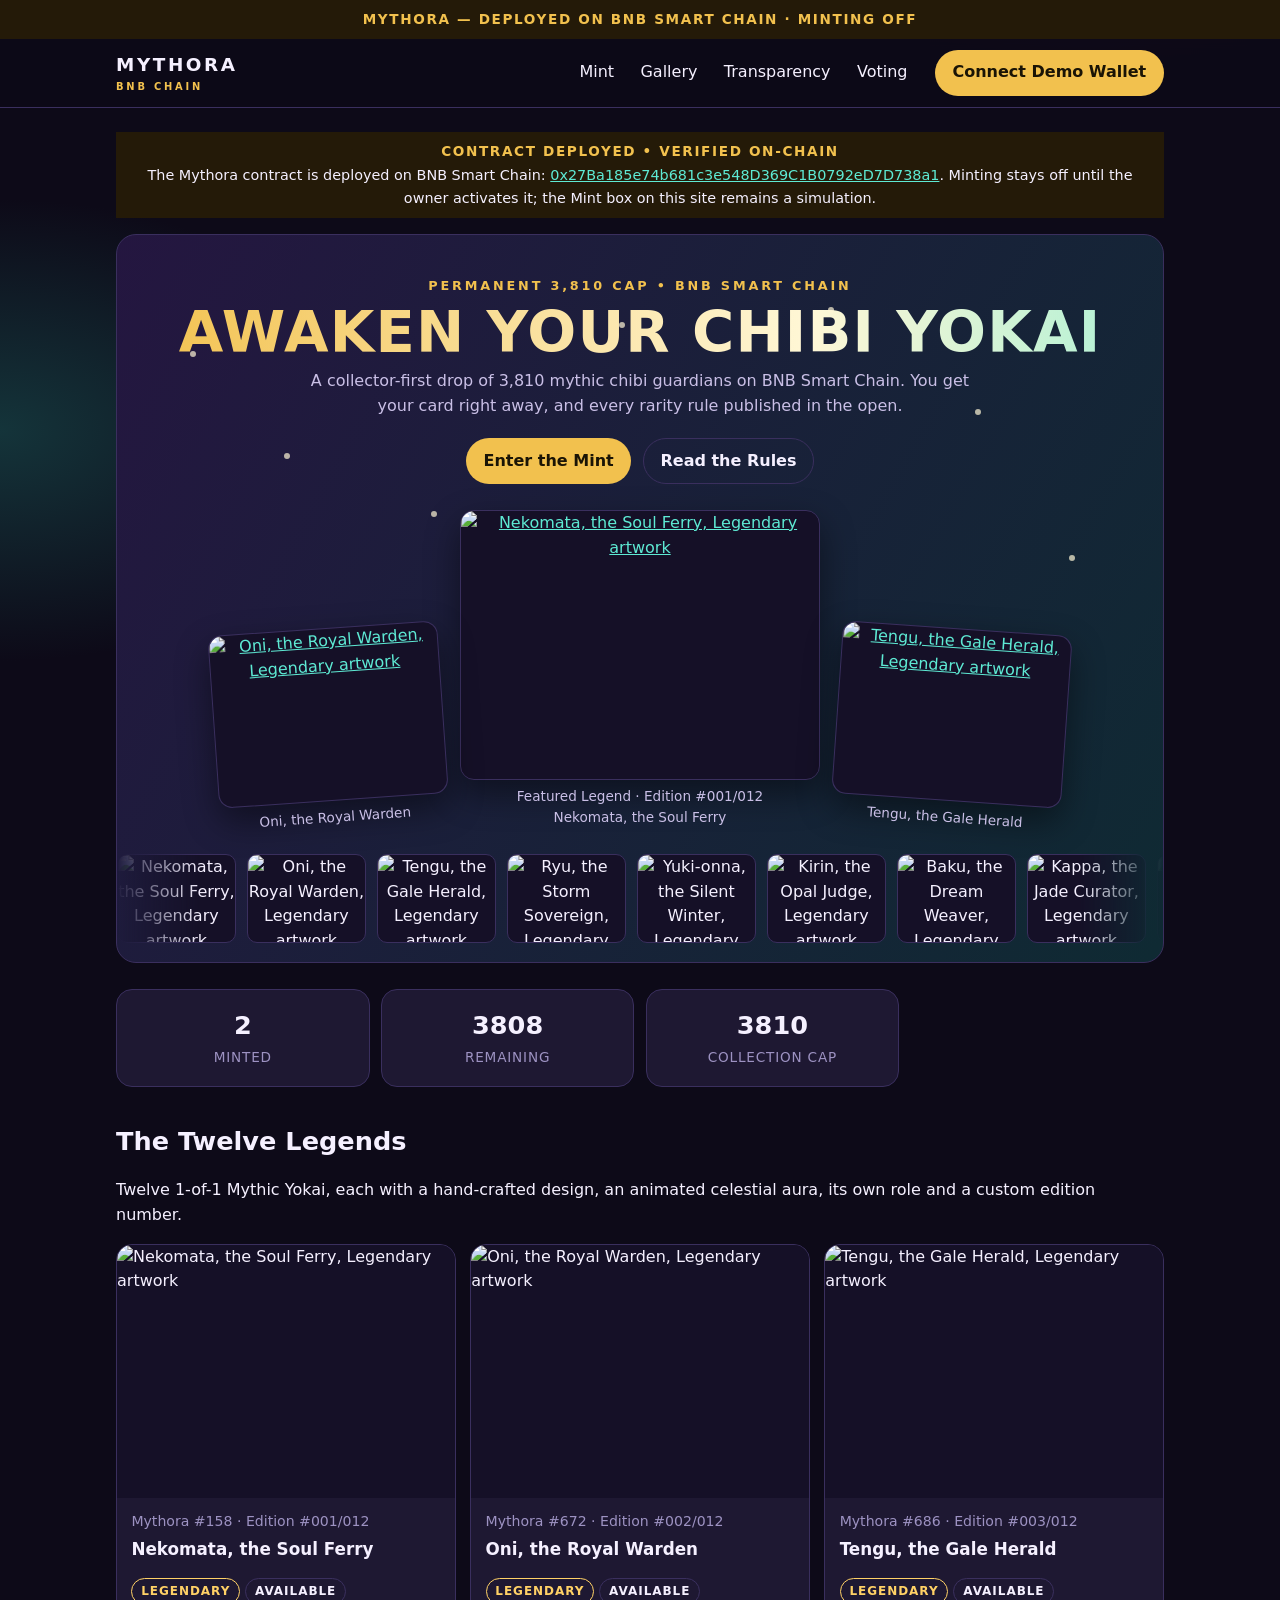
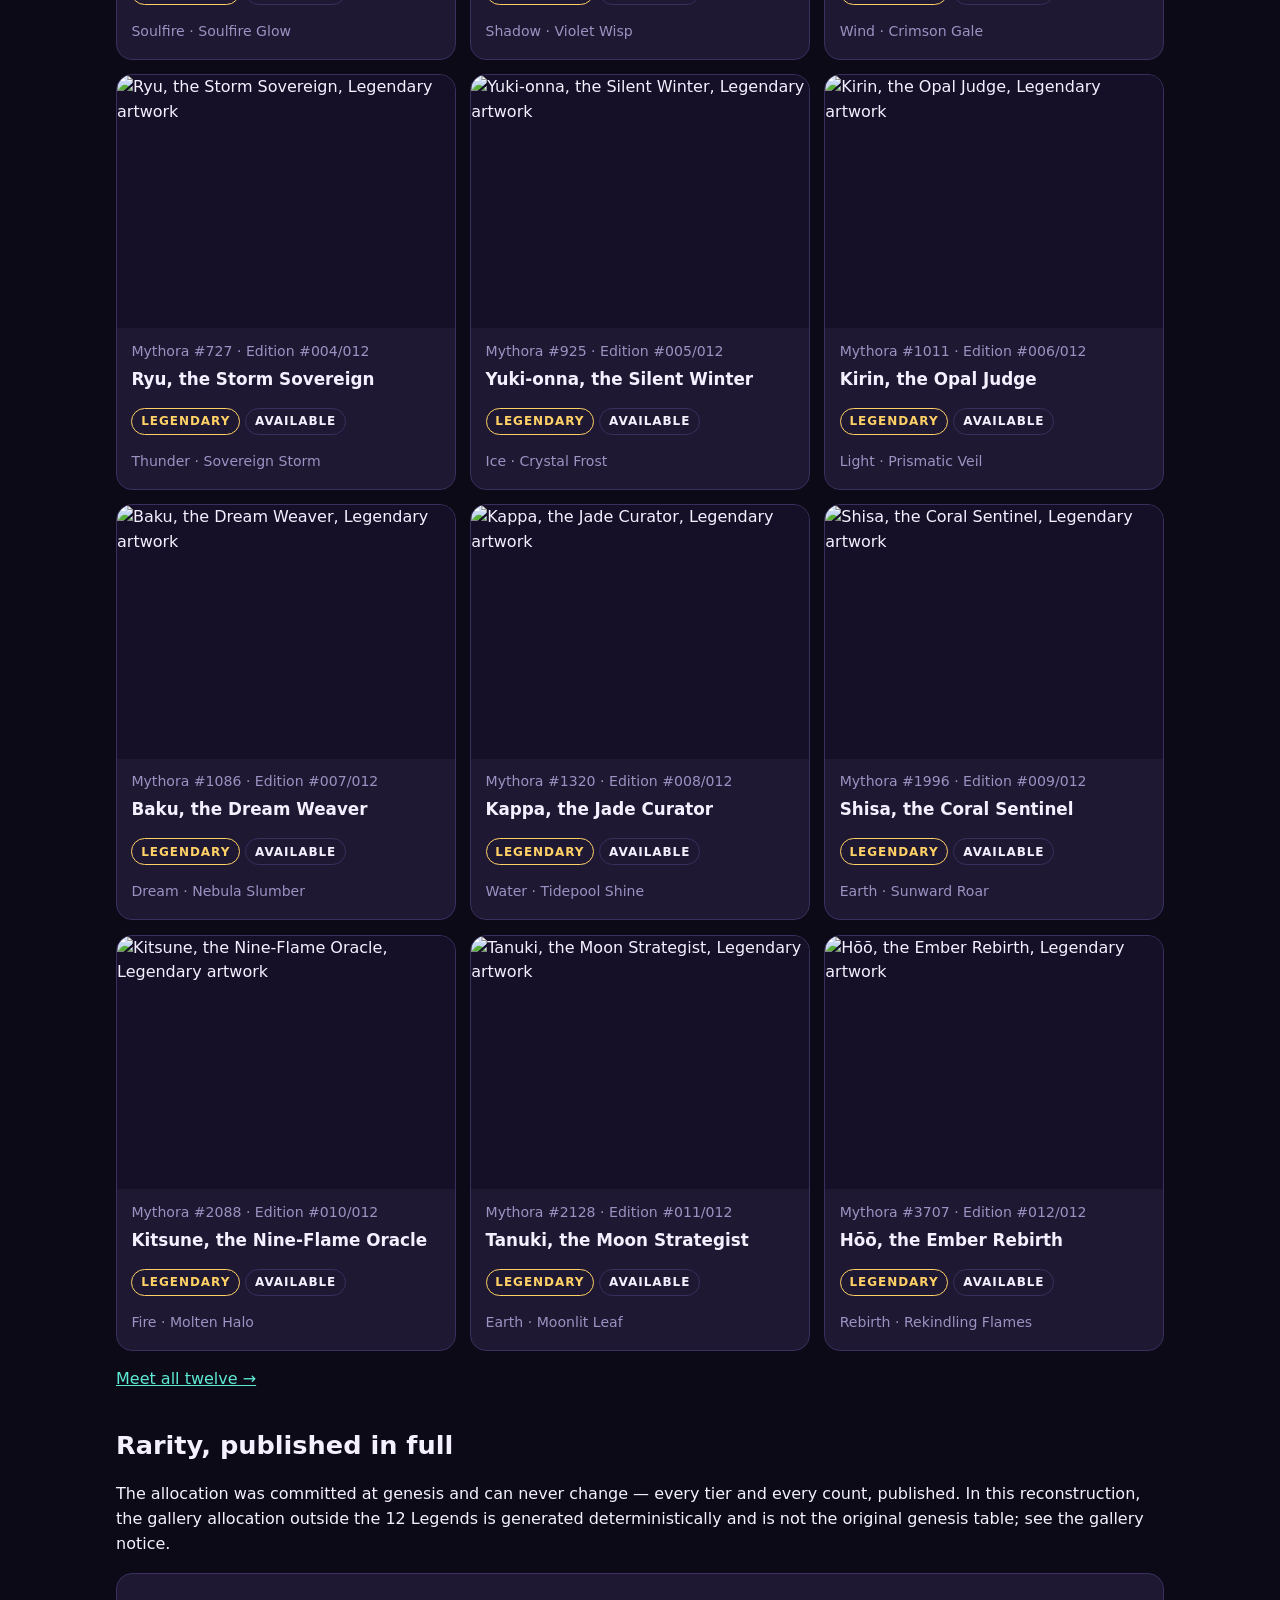
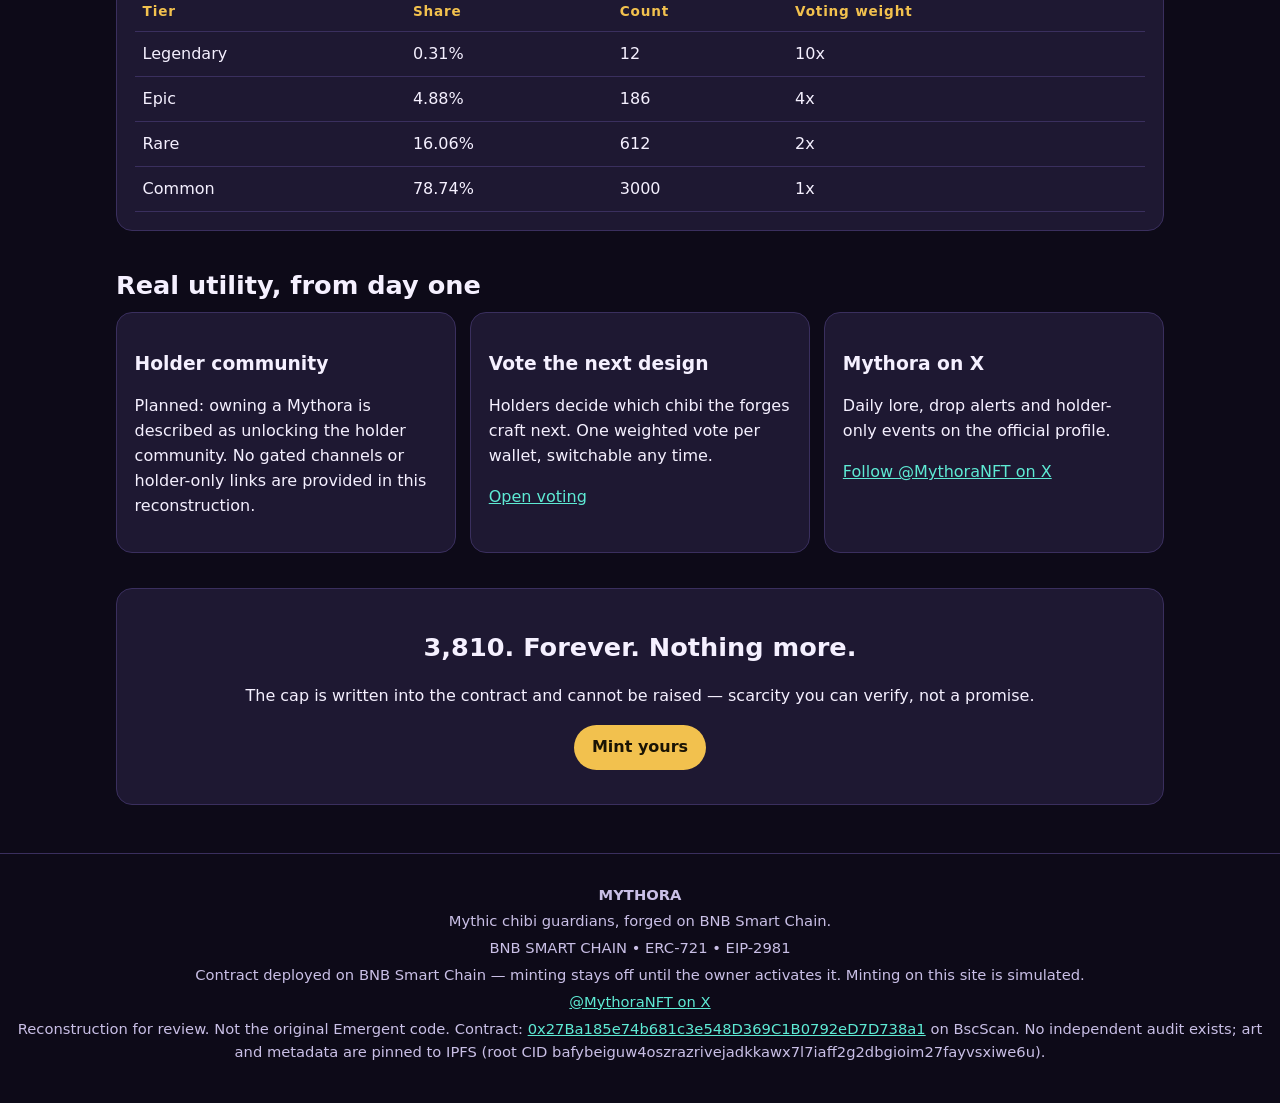
==== index.html @ 06f81443 "Polish: footer IPFS pinned wording + detail image full artwork (no crop)" ====
<!DOCTYPE html>
<html lang="en">
<head>
<meta charset="utf-8">
<meta name="viewport" content="width=device-width, initial-scale=1">
<title>Mythora — Mythic Chibi NFT on BNB Smart Chain (Reconstruction)</title>
<meta name="description" content="Mythora on BNB Smart Chain. Contract deployed and verified on-chain; minting stays off until the owner activates it. Minting on this site is simulated.">
<link rel="stylesheet" href="styles.css">
</head>
<body>
<a class="skip-link" href="#app">Skip to main content</a>
<div class="banner" role="note"><strong>MYTHORA &mdash; DEPLOYED ON BNB SMART CHAIN &middot; MINTING OFF</strong></div>
<header class="site-header">
  <div class="header-inner">
    <a class="logo" href="#/">MYTHORA<small>BNB CHAIN</small></a>
    <nav class="main-nav" aria-label="Main">
      <a href="#/mint">Mint</a>
      <a href="#/gallery">Gallery</a>
      <a href="#/transparency">Transparency</a>
      <a href="#/governance">Voting</a>
    </nav>
    <div class="wallet-box" id="wallet-box" aria-live="polite"></div>
  </div>
</header>
<main id="app" tabindex="-1"></main>
<div id="live-region" class="sr-only" aria-live="polite" style="position:absolute;width:1px;height:1px;overflow:hidden;clip:rect(0,0,0,0)"></div>
<footer>
  <p><strong>MYTHORA</strong></p>
  <p>Mythic chibi guardians, forged on BNB Smart Chain.</p>
  <p>BNB SMART CHAIN &bull; ERC-721 &bull; EIP-2981</p>
  <p>Contract deployed on BNB Smart Chain &mdash; minting stays off until the owner activates it. Minting on this site is simulated.</p>
  <p><a href="https://x.com/MythoraNFT" target="_blank" rel="noopener noreferrer">@MythoraNFT on X</a></p>
  <p>Reconstruction for review. Not the original Emergent code. Contract: <a href="https://bscscan.com/address/0x27Ba185e74b681c3e548D369C1B0792eD7D738a1" target="_blank" rel="noopener noreferrer">0x27Ba185e74b681c3e548D369C1B0792eD7D738a1</a> on BscScan. No independent audit exists; art and metadata are pinned to IPFS (root CID bafybeiguw4oszrazrivejadkkawx7l7iaff2g2dbgioim27fayvsxiwe6u).</p>
</footer>
<script src="data.js"></script>
<script src="app.js"></script>
</body>
</html>
---- styles.css ----
/* Mythora reconstruction — original CSS, no external assets. */
:root {
  --bg: #0d0a18;
  --bg2: #171226;
  --card: #1e1832;
  --card2: #251d3d;
  --ink: #f5f0ff;
  --muted: #c9bfe6;
  --dim: #9d92c2;
  --gold: #f2c14e;
  --teal: #5eead4;
  --violet: #a78bfa;
  --rose: #f472b6;
  --line: #3a2f5e;
  --danger: #fb7185;
  --ok: #6ee7b7;
  --radius: 16px;
  --max: 1080px;
}
* { box-sizing: border-box; }
html { scroll-behavior: smooth; }
body {
  margin: 0;
  background: radial-gradient(900px 500px at 85% -5%, #2b1f56 0%, transparent 60%),
    radial-gradient(700px 420px at 0% 10%, #14343a 0%, transparent 55%),
    var(--bg);
  color: var(--ink);
  font-family: system-ui, -apple-system, "Segoe UI", Roboto, sans-serif;
  line-height: 1.55;
}
a { color: var(--teal); }
a:focus-visible, button:focus-visible, input:focus-visible, select:focus-visible {
  outline: 3px solid var(--gold);
  outline-offset: 2px;
  border-radius: 6px;
}
.skip-link {
  position: absolute; left: -9999px; top: 0; background: var(--gold);
  color: #111; padding: .6rem 1rem; z-index: 50; font-weight: 700;
}
.skip-link:focus { left: .5rem; top: .5rem; }
.banner {
  background: #241a08; color: var(--gold); text-align: center;
  padding: .55rem 1rem; font-size: .85rem; letter-spacing: .12em; font-weight: 700;
}
.banner p { margin: .15rem 0 0; letter-spacing: 0; font-weight: 400; color: var(--ink); font-size: .9rem; }
.site-header {
  position: sticky; top: 0; z-index: 20;
  background: rgba(13, 10, 24, .94); backdrop-filter: blur(6px);
  border-bottom: 1px solid var(--line);
}
.header-inner {
  max-width: var(--max); margin: 0 auto; padding: .7rem 1rem;
  display: flex; align-items: center; gap: 1rem; flex-wrap: wrap;
}
.logo { font-weight: 800; letter-spacing: .14em; text-decoration: none; color: var(--ink); font-size: 1.15rem; }
.logo small { display: block; font-size: .62rem; letter-spacing: .28em; color: var(--gold); }
.main-nav { display: flex; gap: .25rem; flex-wrap: wrap; margin-left: auto; }
.main-nav a {
  color: var(--ink); text-decoration: none; padding: .45rem .7rem; border-radius: 999px;
}
.main-nav a[aria-current="page"] { background: var(--card2); color: var(--gold); }
.main-nav a:hover { background: var(--card2); }
.wallet-box { display: flex; align-items: center; gap: .5rem; flex-wrap: wrap; }
.demo-badge {
  background: #123b35; color: var(--teal); border: 1px solid #2dd4bf;
  padding: .2rem .5rem; border-radius: 999px; font-size: .78rem; font-weight: 700; letter-spacing: .06em;
}
button, .button {
  font: inherit; cursor: pointer; border-radius: 999px; border: 1px solid transparent;
  padding: .6rem 1.05rem; font-weight: 700; text-decoration: none; display: inline-block;
}
.btn-primary { background: var(--gold); color: #1a1405; }
.btn-primary:hover { filter: brightness(1.08); }
.btn-ghost { background: transparent; color: var(--ink); border-color: var(--line); }
.btn-ghost:hover { background: var(--card2); }
button:disabled { opacity: .45; cursor: not-allowed; }
main { max-width: var(--max); margin: 0 auto; padding: 1.5rem 1rem 3rem; }
.hero { text-align: center; padding: 2.2rem 0 1rem; }
.hero h1 { font-size: clamp(2rem, 6vw, 3.6rem); line-height: 1.05; margin: .4rem 0; letter-spacing: .02em; }
.eyebrow { color: var(--gold); letter-spacing: .22em; font-size: .8rem; font-weight: 700; margin: 0; }
.lede { color: var(--muted); max-width: 42rem; margin: 0 auto 1.2rem; }
.hero-actions { display: flex; gap: .7rem; justify-content: center; flex-wrap: wrap; }
.hero-art { max-width: 520px; margin: 1.4rem auto 0; }
.counters {
  display: grid; grid-template-columns: repeat(4, 1fr); gap: .7rem; margin: 1.6rem 0;
}
.counter { background: var(--card); border: 1px solid var(--line); border-radius: var(--radius); padding: 1rem; text-align: center; }
.counter strong { display: block; font-size: 1.6rem; }
.counter span { color: var(--dim); font-size: .85rem; letter-spacing: .06em; }
section { margin-top: 2.2rem; }
h2 { font-size: 1.6rem; margin-bottom: .4rem; }
h3 { margin-bottom: .3rem; }
.card {
  background: var(--card); border: 1px solid var(--line); border-radius: var(--radius); padding: 1.1rem;
}
.grid-3 { display: grid; grid-template-columns: repeat(3, 1fr); gap: .9rem; }
.grid-2 { display: grid; grid-template-columns: repeat(2, 1fr); gap: .9rem; }
.notice {
  background: #2a2110; border: 1px solid #7a5c14; border-radius: var(--radius);
  padding: .9rem 1rem; margin: 1rem 0;
}
.notice strong { color: var(--gold); }
.callout {
  background: #132a26; border: 1px solid #2dd4bf; border-radius: var(--radius); padding: .9rem 1rem;
}
.warning { background: #2b1420; border: 1px solid var(--rose); border-radius: var(--radius); padding: .9rem 1rem; }
table { width: 100%; border-collapse: collapse; }
th, td { text-align: left; padding: .6rem .5rem; border-bottom: 1px solid var(--line); }
th { color: var(--gold); font-size: .85rem; letter-spacing: .06em; }
.legend-grid { display: grid; grid-template-columns: repeat(3, 1fr); gap: .9rem; }
.token-card { background: var(--card); border: 1px solid var(--line); border-radius: var(--radius); overflow: hidden; }
.token-card a { color: inherit; text-decoration: none; display: block; }
.token-card a:hover .token-name { color: var(--gold); }
.token-body { padding: .8rem .9rem 1rem; }
.token-name { margin: .2rem 0; font-size: 1.05rem; }
.token-meta { color: var(--dim); font-size: .88rem; margin: 0; }
.pill {
  display: inline-block; font-size: .75rem; font-weight: 800; letter-spacing: .08em;
  padding: .2rem .55rem; border-radius: 999px; border: 1px solid var(--line);
}
.pill-legendary { color: #ffd166; border-color: #ffd166; }
.pill-epic { color: var(--violet); border-color: var(--violet); }
.pill-rare { color: var(--teal); border-color: var(--teal); }
.pill-common { color: var(--muted); }
.pill-minted { color: var(--ok); border-color: var(--ok); }
.art { display: block; width: 100%; height: auto; aspect-ratio: 4 / 3; }
.art-img { object-fit: contain; object-position: center; background: #151027; }
.art-img.art-lg { object-fit: contain; object-position: center; }
.art-lg { aspect-ratio: 3 / 4; }
.filters {
  display: flex; gap: .8rem; flex-wrap: wrap; align-items: end; margin: 1rem 0;
  background: var(--card); border: 1px solid var(--line); border-radius: var(--radius); padding: 1rem;
}
.filters label { display: grid; gap: .3rem; font-size: .85rem; color: var(--muted); font-weight: 600; }
.filters select, .filters input {
  font: inherit; color: var(--ink); background: var(--bg2);
  border: 1px solid var(--line); border-radius: 10px; padding: .55rem .7rem; min-width: 10rem;
}
.gallery-grid { display: grid; grid-template-columns: repeat(3, 1fr); gap: .9rem; }
.mint-tabs { display: flex; gap: .5rem; flex-wrap: wrap; margin: 1rem 0; }
.mint-tabs button[aria-selected="true"] { background: var(--gold); color: #1a1405; }
.qty-row { display: flex; align-items: center; gap: .6rem; margin: .8rem 0; flex-wrap: wrap; }
.qty-row button { width: 2.6rem; height: 2.6rem; padding: 0; font-size: 1.3rem; }
.qty-row output { font-size: 1.3rem; font-weight: 800; min-width: 2rem; text-align: center; }
.price-line { font-size: 1.1rem; }
.price-line strong { font-size: 1.4rem; }
dialog {
  border: 1px solid var(--line); border-radius: 18px; background: var(--card2);
  color: var(--ink); max-width: min(34rem, 92vw); padding: 0; width: 100%;
}
dialog::backdrop { background: rgba(0, 0, 0, .7); }
.dialog-body { padding: 1.3rem; }
.dialog-actions { display: flex; gap: .6rem; flex-wrap: wrap; margin-top: 1rem; }
.trait-list { list-style: none; padding: 0; margin: .6rem 0; display: grid; grid-template-columns: 1fr 1fr; gap: .4rem; }
.trait-list li { background: var(--bg2); border: 1px solid var(--line); border-radius: 10px; padding: .5rem .6rem; }
.trait-list span { display: block; color: var(--dim); font-size: .78rem; letter-spacing: .06em; }
code { background: var(--bg2); padding: .15rem .4rem; border-radius: 6px; word-break: break-all; }
.address { word-break: break-all; }
footer {
  border-top: 1px solid var(--line); color: var(--muted); text-align: center;
  padding: 1.6rem 1rem 2.2rem; font-size: .92rem;
}
footer p { margin: .25rem 0; }
.vote-row { display: flex; gap: 1rem; align-items: center; justify-content: space-between; flex-wrap: wrap; }
.vote-count { font-size: 1.5rem; font-weight: 800; }
@media (max-width: 720px) {
  .counters { grid-template-columns: repeat(2, 1fr); }
  .grid-3, .legend-grid, .gallery-grid, .grid-2 { grid-template-columns: 1fr; }
  .main-nav { margin-left: 0; }
}
@media (prefers-reduced-motion: reduce) {
  html { scroll-behavior: auto; }
}

.mint-divider { border: 0; border-top: 1px solid var(--line); margin: 1.4rem 0; }
#mint-box h3 { margin-top: 0; }
#mint-box #panel-paid h3 { margin-top: 0; }

.pill-burned{background:#3a2a2a;color:#f0b0b0}
.meter{height:12px;background:#2a2a35;border-radius:6px;overflow:hidden;margin:.5rem 0}
.meter span{display:block;height:100%;background:linear-gradient(90deg,#f5c542,#e07b39)}
.odds{margin-top:1rem}

.mint-totals{font-size:1.05rem;margin:.75rem 0}

/* Animated cover (home hero) — pure CSS motion, no new assets, no scripts.
 * Floating Legend cards, a slow Legend marquee, twinkling stars and a
 * shimmering title. Decorative only: no reveal, no interaction, no wallet. */
.cover {
  position: relative; overflow: hidden; text-align: center;
  padding: 2.6rem 1rem 1.2rem; margin-top: 1rem;
  border: 1px solid var(--line); border-radius: 20px;
  background: linear-gradient(120deg, #241640, #0f2a33 45%, #3a1530 75%, #241640);
  background-size: 220% 220%;
  animation: coverGlow 14s ease-in-out infinite alternate;
}
@keyframes coverGlow { from { background-position: 0% 40%; } to { background-position: 100% 60%; } }
.cover .eyebrow, .cover .lede, .cover .hero-actions { position: relative; }
.cover-title {
  font-size: clamp(2rem, 6vw, 3.6rem); line-height: 1.05; margin: .4rem 0; letter-spacing: .02em;
  background: linear-gradient(90deg, #f2c14e, #fff7d6, #5eead4, #f2c14e);
  background-size: 200% auto;
  -webkit-background-clip: text; background-clip: text; color: transparent;
  animation: coverShimmer 6s linear infinite;
}
@keyframes coverShimmer { to { background-position: 200% center; } }
.cover-stars { position: absolute; inset: 0; pointer-events: none; }
.cover-stars span {
  position: absolute; width: 6px; height: 6px; border-radius: 50%;
  background: #fff7d6; opacity: .7; animation: coverTwinkle 2.6s ease-in-out infinite;
}
.cover-stars span:nth-child(1) { top: 16%; left: 7%; }
.cover-stars span:nth-child(2) { top: 30%; left: 16%; animation-delay: .5s; }
.cover-stars span:nth-child(3) { top: 12%; left: 48%; animation-delay: 1s; }
.cover-stars span:nth-child(4) { top: 24%; left: 82%; animation-delay: .3s; }
.cover-stars span:nth-child(5) { top: 44%; left: 91%; animation-delay: .9s; }
.cover-stars span:nth-child(6) { top: 10%; left: 68%; animation-delay: 1.4s; }
.cover-stars span:nth-child(7) { top: 38%; left: 30%; animation-delay: .7s; }
.cover-stars span:nth-child(8) { top: 52%; left: 58%; animation-delay: 1.2s; }
@keyframes coverTwinkle { 0%, 100% { opacity: .15; transform: scale(.7); } 50% { opacity: .9; transform: scale(1.25); } }
.cover-float {
  position: relative; display: flex; align-items: flex-end; justify-content: center;
  gap: 1rem; margin: 1.6rem auto 0; max-width: 860px;
}
.float-card { margin: 0; animation: coverFloat 5s ease-in-out infinite; }
.float-card a { display: block; }
.float-card img { border-radius: 14px; border: 1px solid var(--line); box-shadow: 0 14px 34px rgba(0, 0, 0, .45); }
.float-card figcaption { color: var(--muted); font-size: .85rem; margin-top: .4rem; }
.float-center { flex: 0 1 360px; animation-duration: 6s; }
.float-side { flex: 0 1 230px; }
.float-left { transform: rotate(-4deg); animation-delay: .6s; }
.float-right { transform: rotate(4deg); animation-delay: 1.1s; }
@keyframes coverFloat { 0%, 100% { translate: 0 0; } 50% { translate: 0 -12px; } }
.cover-marquee {
  overflow: hidden; margin: 1.6rem -1rem 0;
  -webkit-mask-image: linear-gradient(90deg, transparent, #000 8%, #000 92%, transparent);
  mask-image: linear-gradient(90deg, transparent, #000 8%, #000 92%, transparent);
}
.cover-track { display: flex; width: max-content; animation: coverMarquee 38s linear infinite; }
.cover-marquee:hover .cover-track { animation-play-state: paused; }
.cover-cell { flex: 0 0 auto; width: 130px; padding-right: .7rem; }
.cover-cell .art { border-radius: 10px; border: 1px solid var(--line); }
@keyframes coverMarquee { to { transform: translateX(-50%); } }
@media (max-width: 720px) {
  .cover-float { gap: .6rem; }
  .float-center { flex-basis: 210px; }
  .float-side { flex-basis: 130px; }
  .cover-cell { width: 96px; }
  .cover-track { animation-duration: 30s; }
}
@media (prefers-reduced-motion: reduce) {
  .cover, .cover-title, .cover-stars span, .float-card, .cover-track { animation: none; }
}
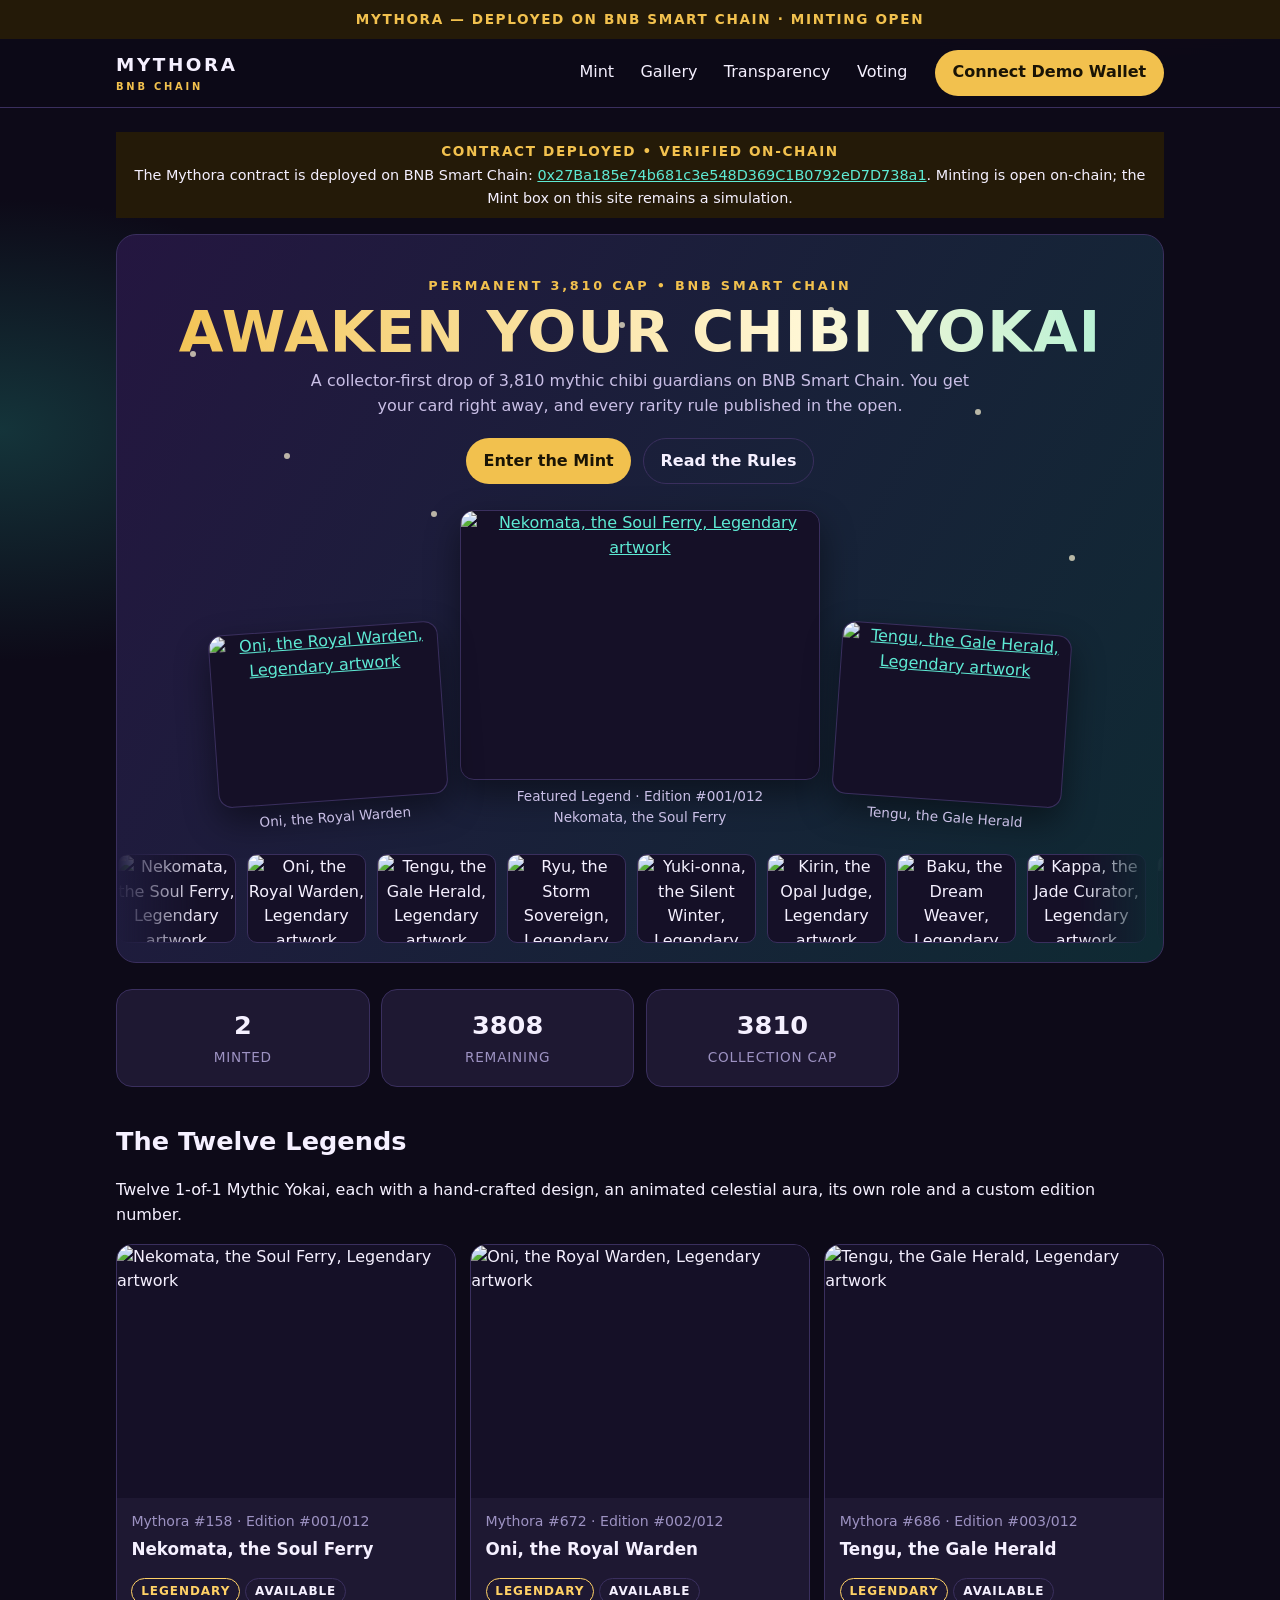
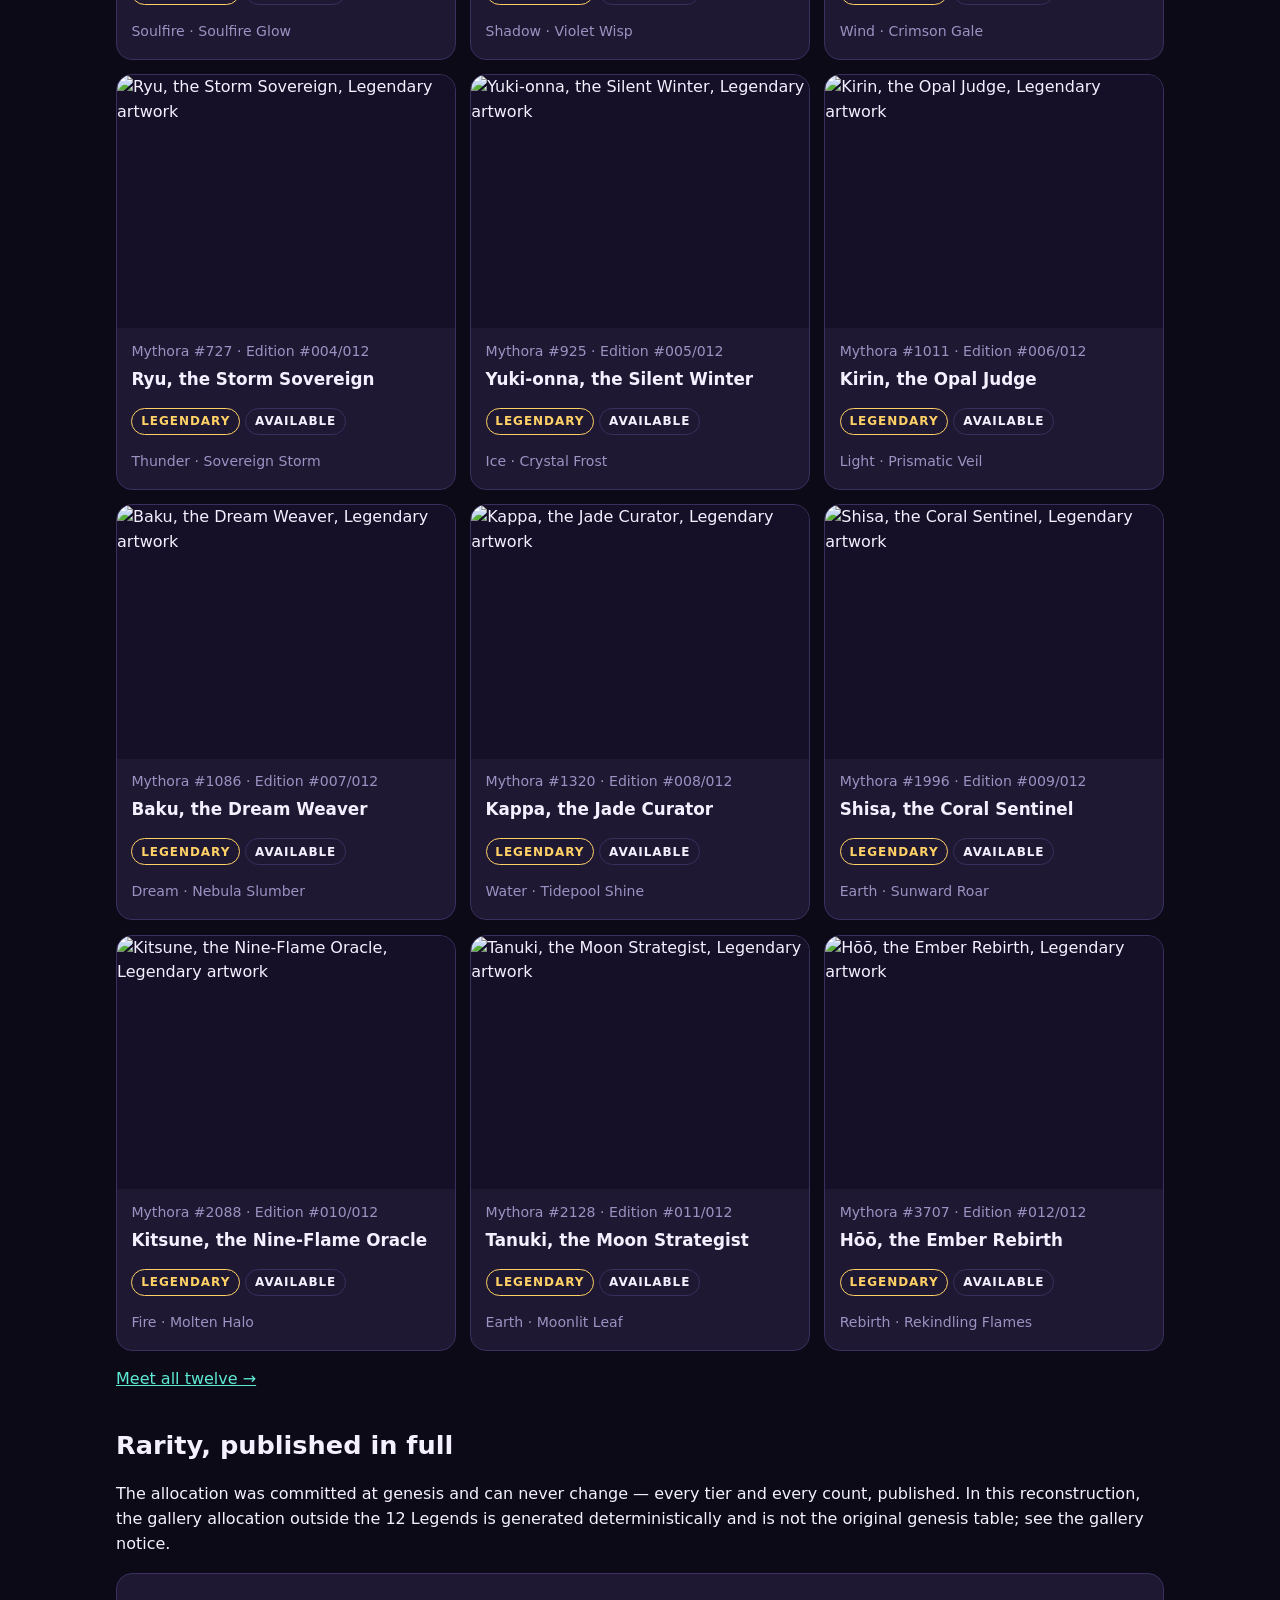
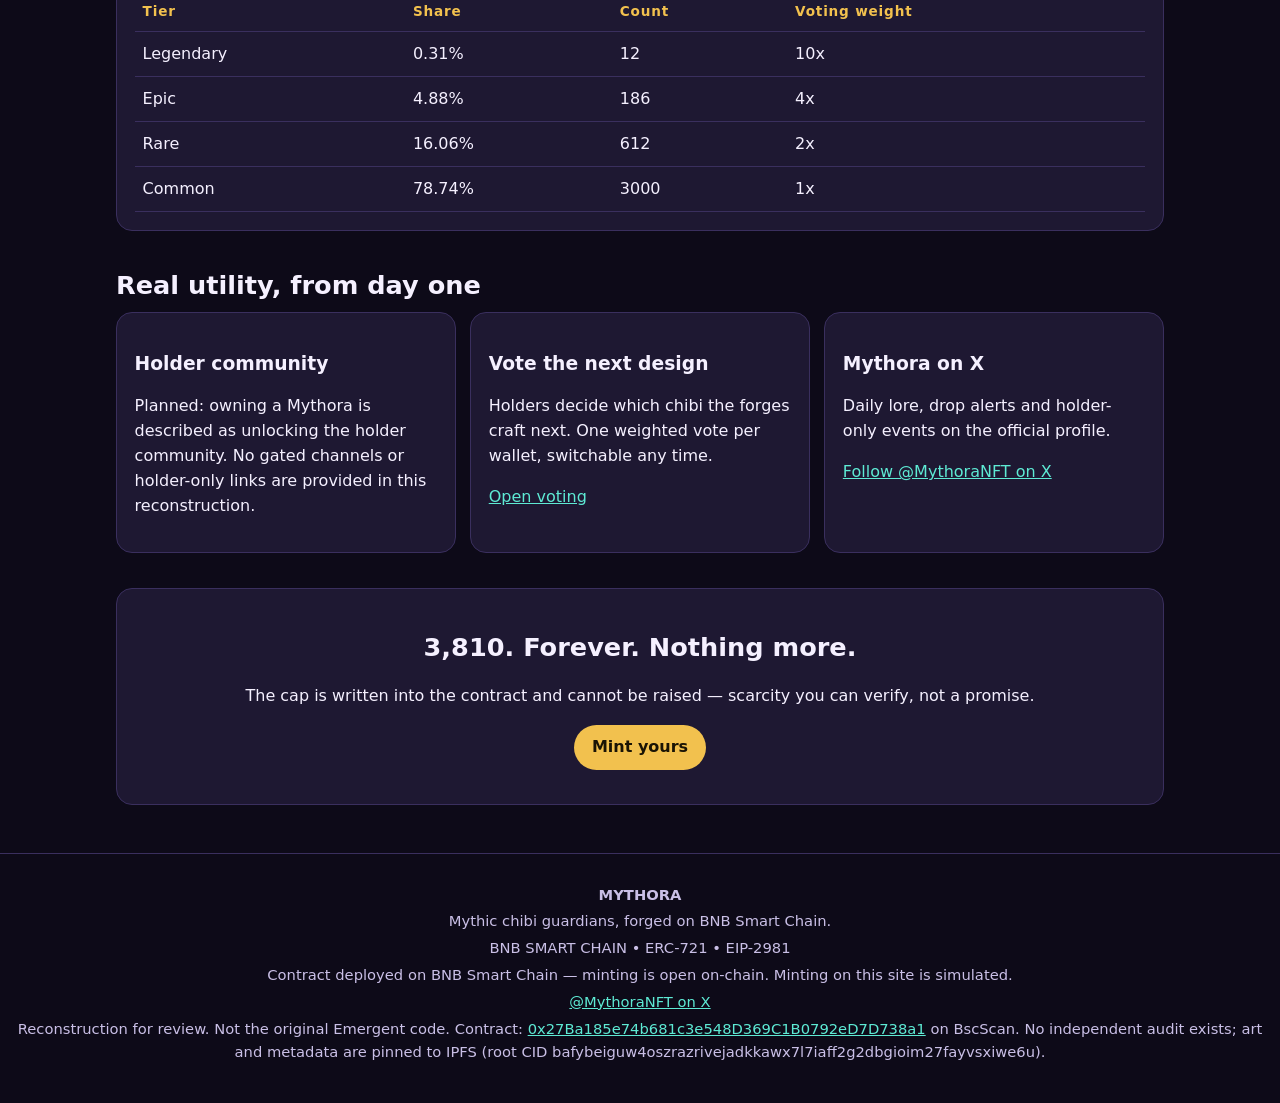
==== commit 268763e2: "Wording: minting open on-chain (baseURI set, setMintActive done)" ====
--- a/index.html
+++ b/index.html
@@ -4,12 +4,12 @@
 <meta charset="utf-8">
 <meta name="viewport" content="width=device-width, initial-scale=1">
 <title>Mythora — Mythic Chibi NFT on BNB Smart Chain (Reconstruction)</title>
-<meta name="description" content="Mythora on BNB Smart Chain. Contract deployed and verified on-chain; minting stays off until the owner activates it. Minting on this site is simulated.">
+<meta name="description" content="Mythora on BNB Smart Chain. Contract deployed and verified on-chain; minting is open on-chain. Minting on this site is simulated.">
 <link rel="stylesheet" href="styles.css">
 </head>
 <body>
 <a class="skip-link" href="#app">Skip to main content</a>
-<div class="banner" role="note"><strong>MYTHORA &mdash; DEPLOYED ON BNB SMART CHAIN &middot; MINTING OFF</strong></div>
+<div class="banner" role="note"><strong>MYTHORA &mdash; DEPLOYED ON BNB SMART CHAIN &middot; MINTING OPEN</strong></div>
 <header class="site-header">
   <div class="header-inner">
     <a class="logo" href="#/">MYTHORA<small>BNB CHAIN</small></a>
@@ -28,7 +28,7 @@
   <p><strong>MYTHORA</strong></p>
   <p>Mythic chibi guardians, forged on BNB Smart Chain.</p>
   <p>BNB SMART CHAIN &bull; ERC-721 &bull; EIP-2981</p>
-  <p>Contract deployed on BNB Smart Chain &mdash; minting stays off until the owner activates it. Minting on this site is simulated.</p>
+  <p>Contract deployed on BNB Smart Chain &mdash; minting is open on-chain. Minting on this site is simulated.</p>
   <p><a href="https://x.com/MythoraNFT" target="_blank" rel="noopener noreferrer">@MythoraNFT on X</a></p>
   <p>Reconstruction for review. Not the original Emergent code. Contract: <a href="https://bscscan.com/address/0x27Ba185e74b681c3e548D369C1B0792eD7D738a1" target="_blank" rel="noopener noreferrer">0x27Ba185e74b681c3e548D369C1B0792eD7D738a1</a> on BscScan. No independent audit exists; art and metadata are pinned to IPFS (root CID bafybeiguw4oszrazrivejadkkawx7l7iaff2g2dbgioim27fayvsxiwe6u).</p>
 </footer>
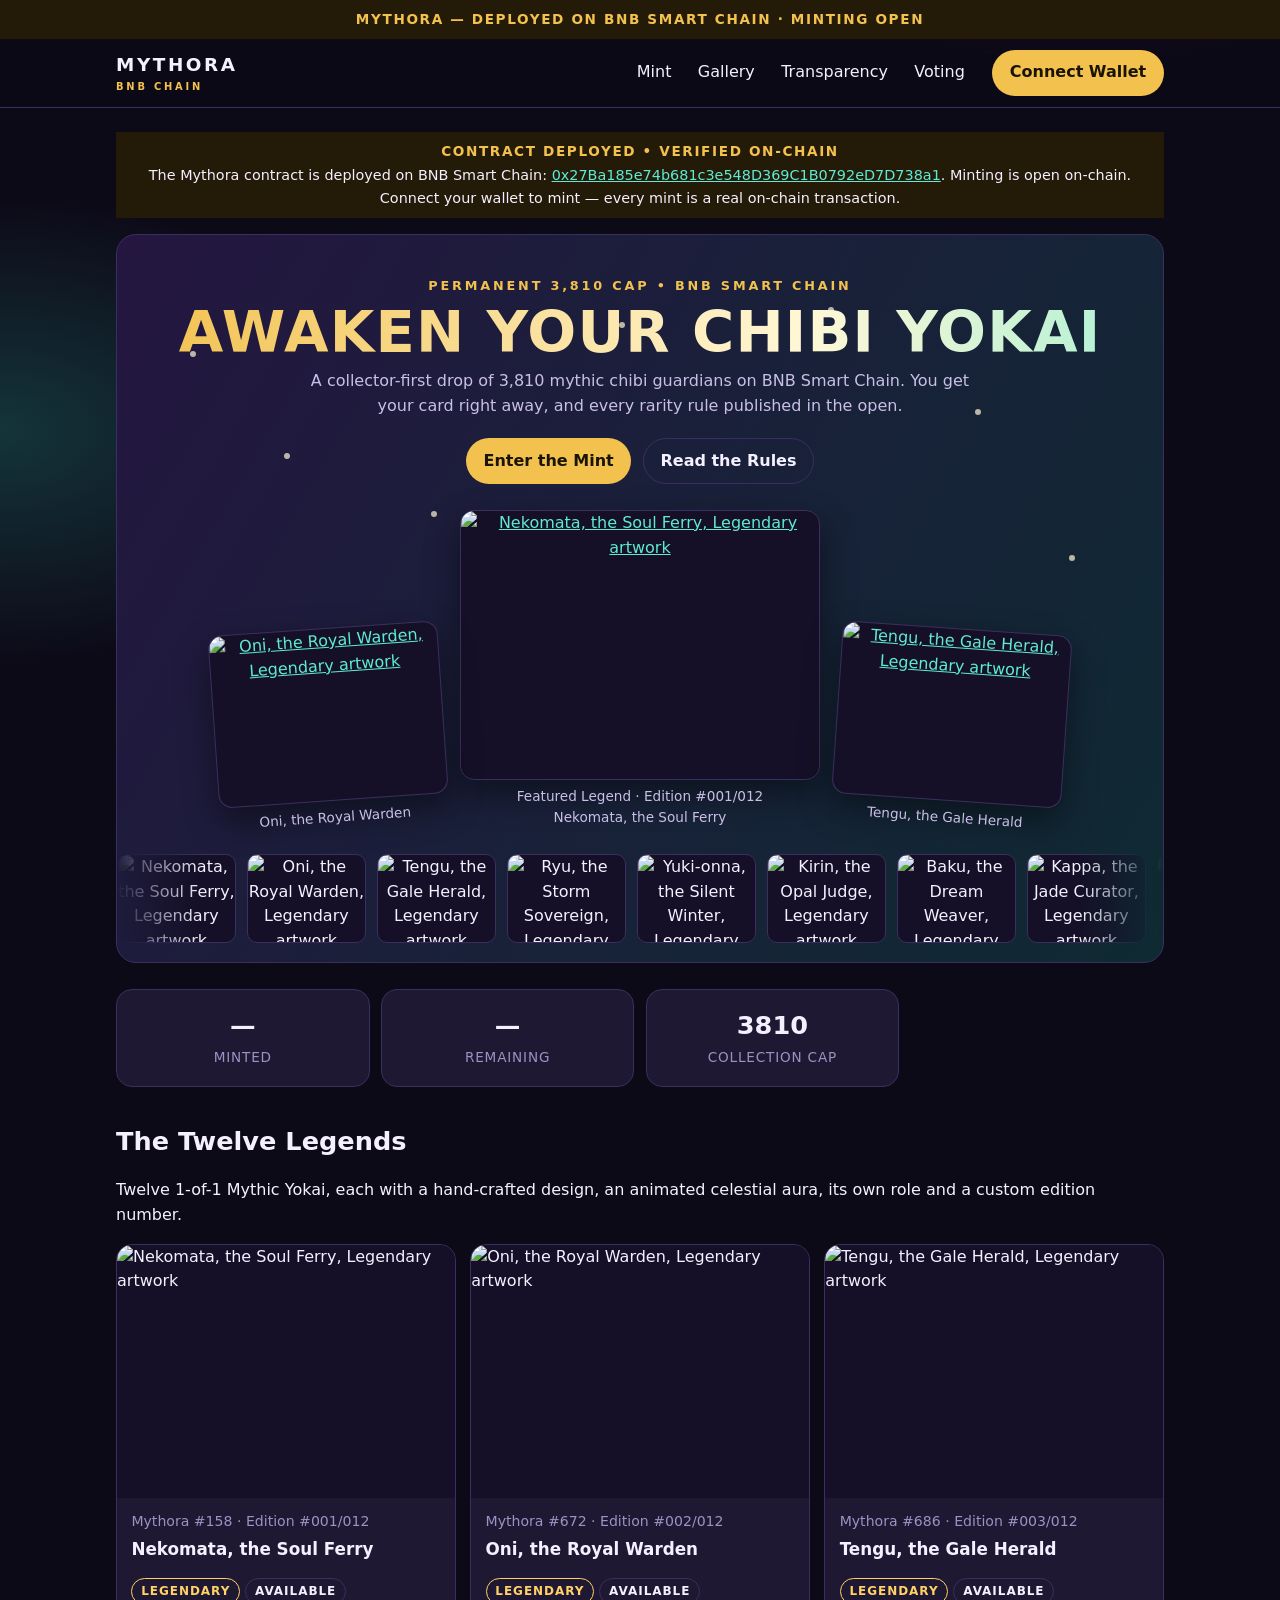
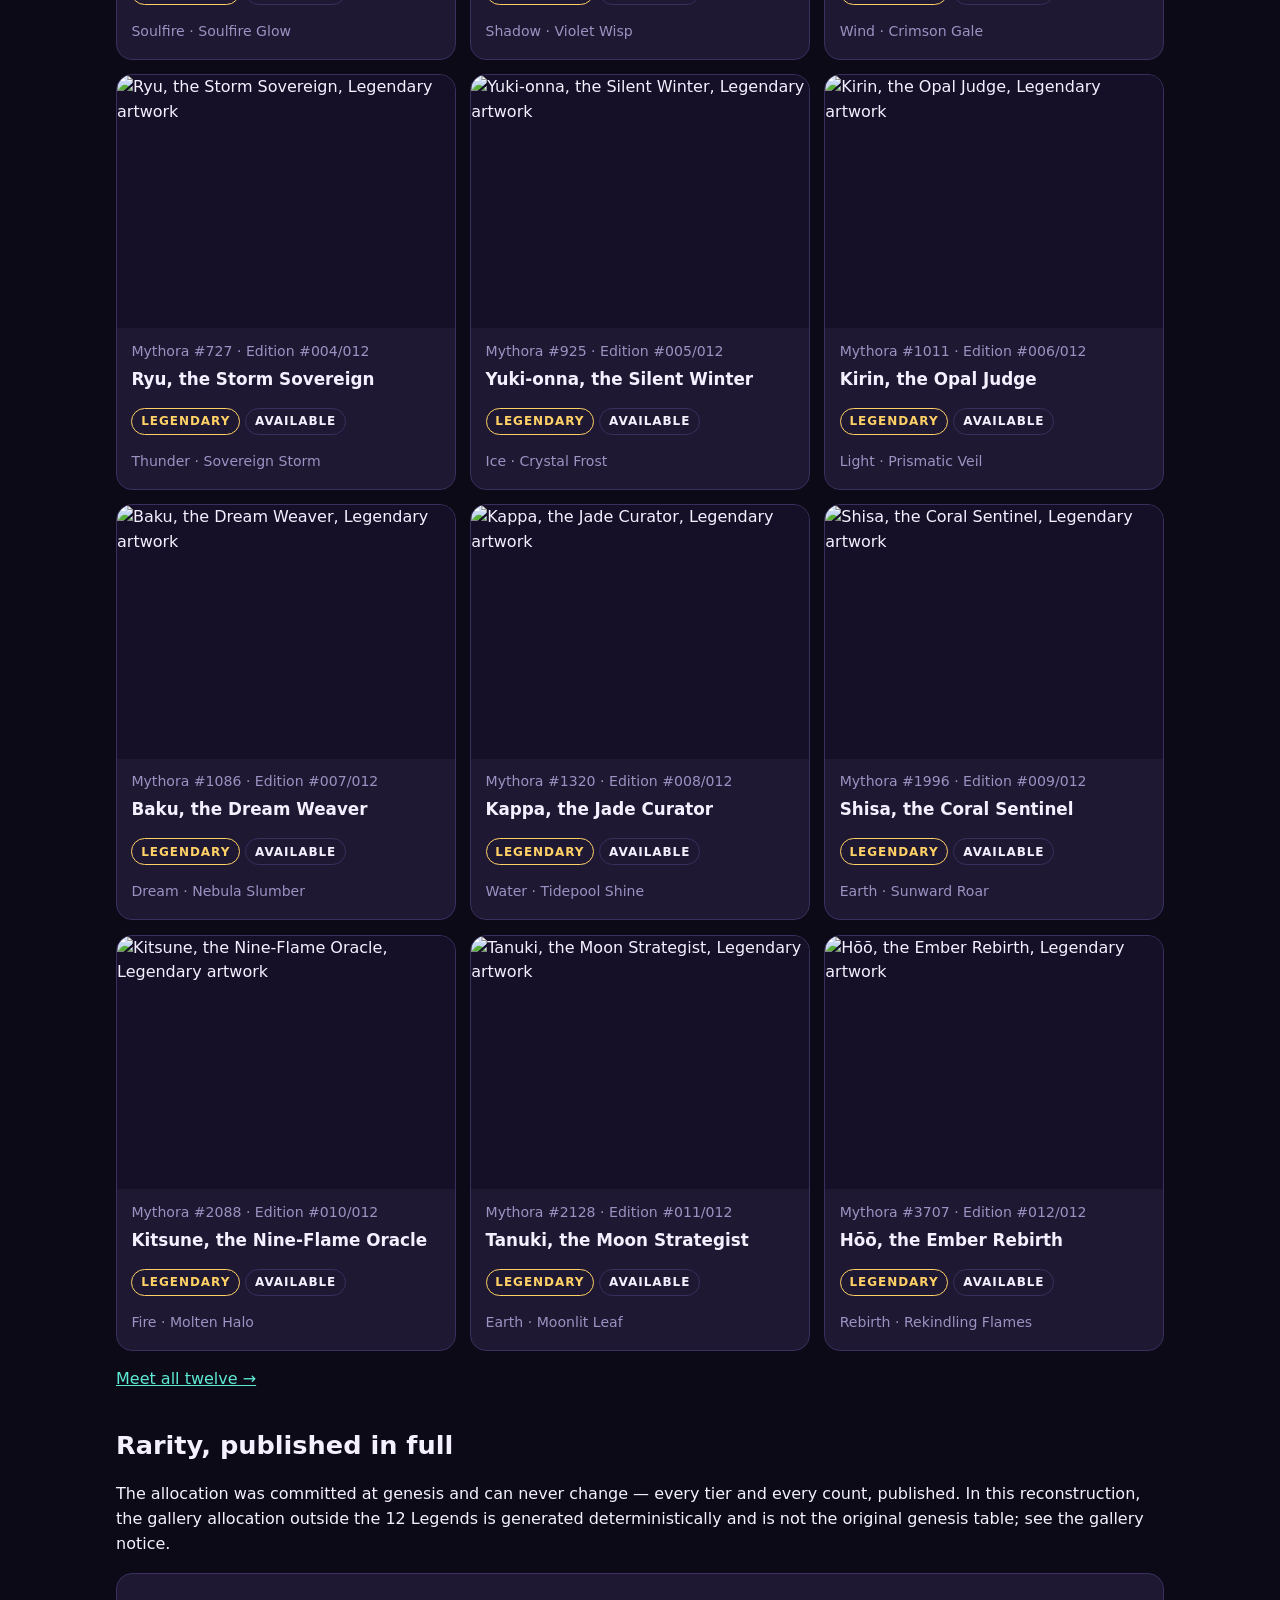
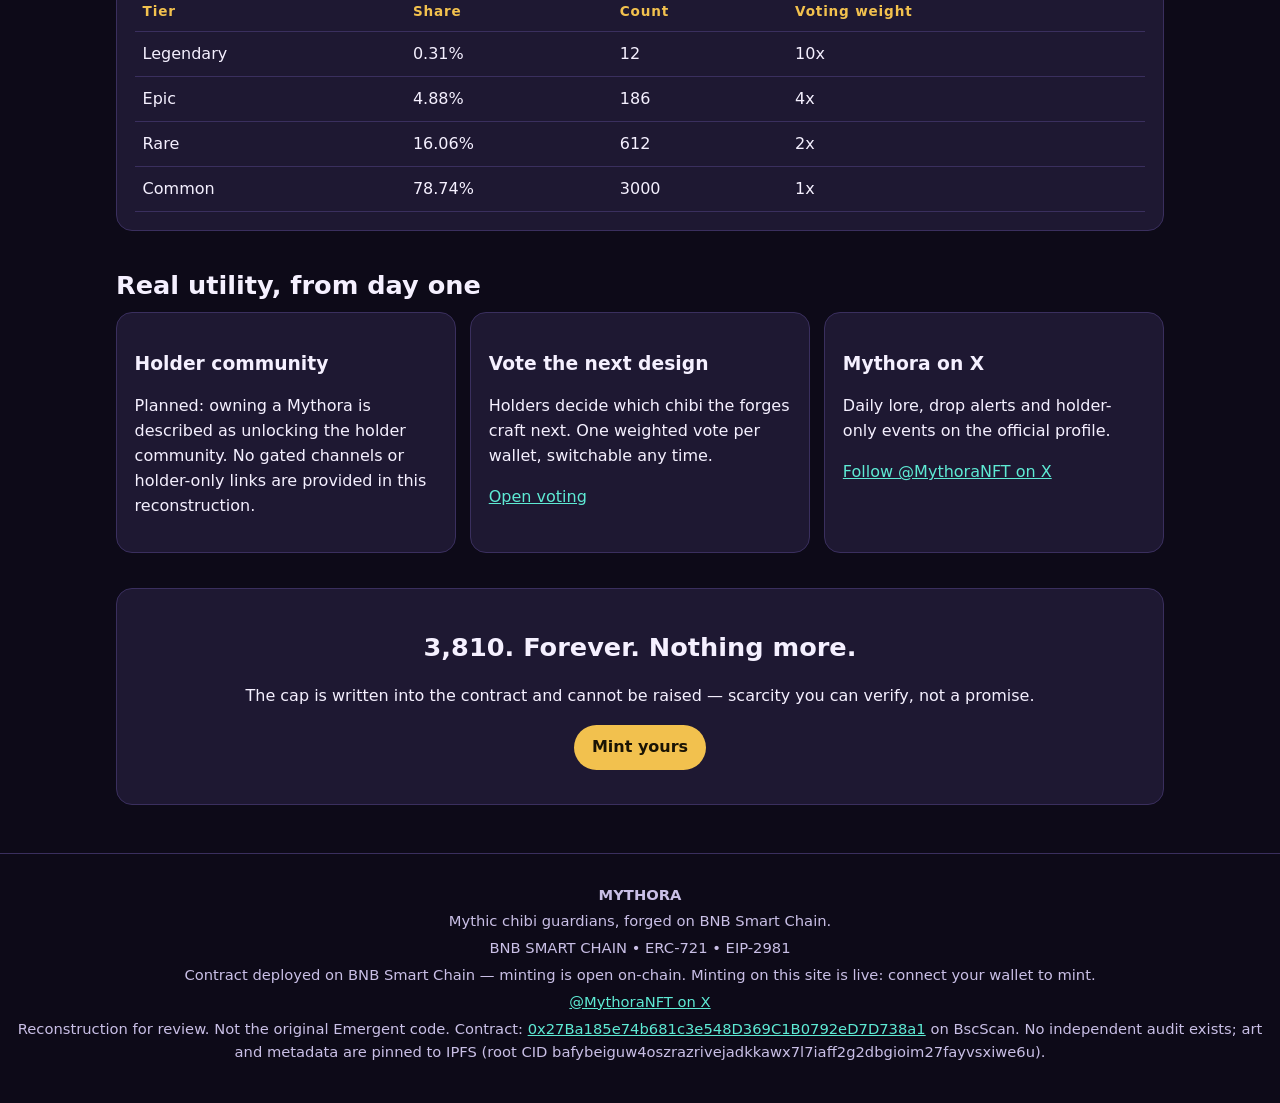
==== commit c391ecfd: "Real on-chain mint: remove demo, live counters + wallet mint" ====
--- a/index.html
+++ b/index.html
@@ -4,7 +4,7 @@
 <meta charset="utf-8">
 <meta name="viewport" content="width=device-width, initial-scale=1">
 <title>Mythora — Mythic Chibi NFT on BNB Smart Chain (Reconstruction)</title>
-<meta name="description" content="Mythora on BNB Smart Chain. Contract deployed and verified on-chain; minting is open on-chain. Minting on this site is simulated.">
+<meta name="description" content="Mythora on BNB Smart Chain. Contract deployed and verified on-chain; minting is open on-chain. Connect your wallet to mint.">
 <link rel="stylesheet" href="styles.css">
 </head>
 <body>
@@ -28,10 +28,11 @@
   <p><strong>MYTHORA</strong></p>
   <p>Mythic chibi guardians, forged on BNB Smart Chain.</p>
   <p>BNB SMART CHAIN &bull; ERC-721 &bull; EIP-2981</p>
-  <p>Contract deployed on BNB Smart Chain &mdash; minting is open on-chain. Minting on this site is simulated.</p>
+  <p>Contract deployed on BNB Smart Chain &mdash; minting is open on-chain. Minting on this site is live: connect your wallet to mint.</p>
   <p><a href="https://x.com/MythoraNFT" target="_blank" rel="noopener noreferrer">@MythoraNFT on X</a></p>
   <p>Reconstruction for review. Not the original Emergent code. Contract: <a href="https://bscscan.com/address/0x27Ba185e74b681c3e548D369C1B0792eD7D738a1" target="_blank" rel="noopener noreferrer">0x27Ba185e74b681c3e548D369C1B0792eD7D738a1</a> on BscScan. No independent audit exists; art and metadata are pinned to IPFS (root CID bafybeiguw4oszrazrivejadkkawx7l7iaff2g2dbgioim27fayvsxiwe6u).</p>
 </footer>
+<script src="https://cdn.jsdelivr.net/npm/ethers@6.13.4/dist/ethers.umd.min.js"></script>
 <script src="data.js"></script>
 <script src="app.js"></script>
 </body>
--- a/styles.css
+++ b/styles.css
@@ -62,10 +62,10 @@
 .main-nav a[aria-current="page"] { background: var(--card2); color: var(--gold); }
 .main-nav a:hover { background: var(--card2); }
 .wallet-box { display: flex; align-items: center; gap: .5rem; flex-wrap: wrap; }
-.demo-badge {
-  background: #123b35; color: var(--teal); border: 1px solid #2dd4bf;
-  padding: .2rem .5rem; border-radius: 999px; font-size: .78rem; font-weight: 700; letter-spacing: .06em;
-}
+.mint-status { margin: .8rem 0; }
+.mint-status-error { color: var(--danger); font-weight: 700; }
+.mint-status-ok { color: var(--ok); font-weight: 700; }
+.mint-address { word-break: break-all; }
 button, .button {
   font: inherit; cursor: pointer; border-radius: 999px; border: 1px solid transparent;
   padding: .6rem 1.05rem; font-weight: 700; text-decoration: none; display: inline-block;
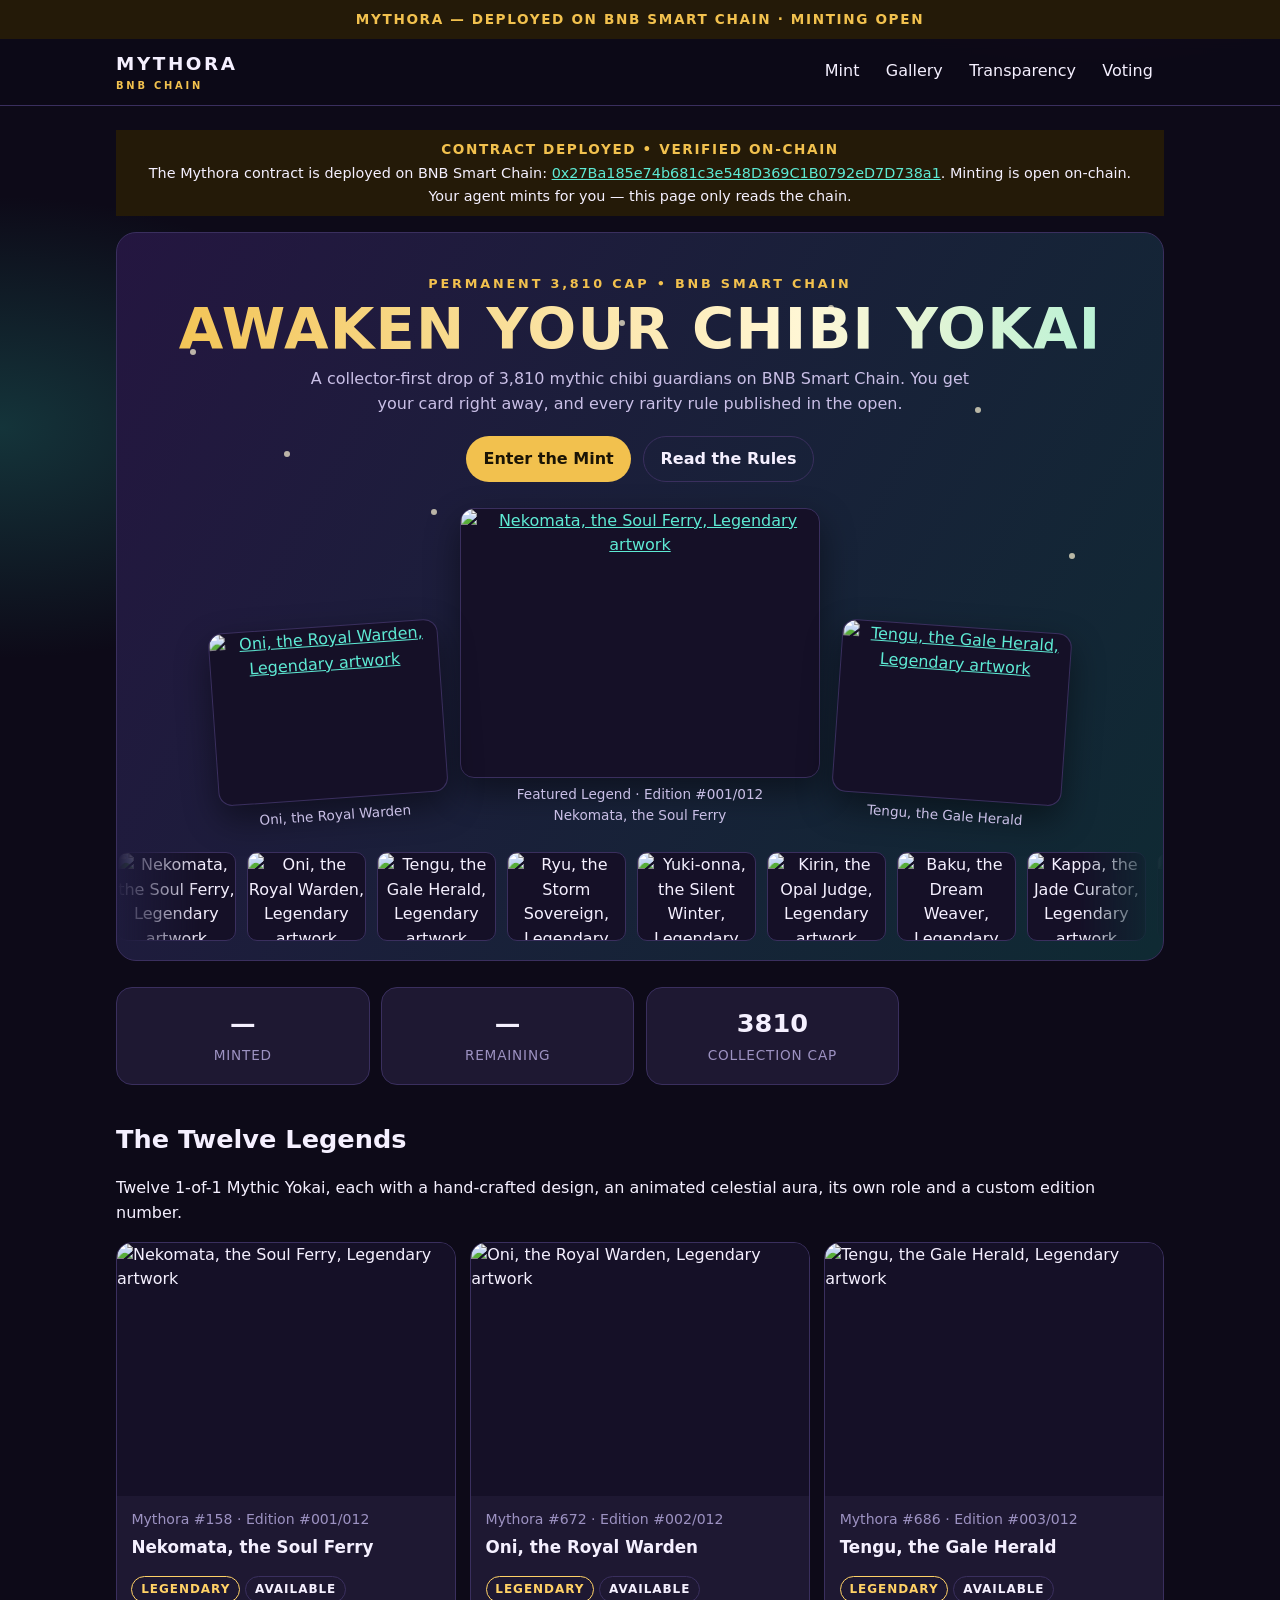
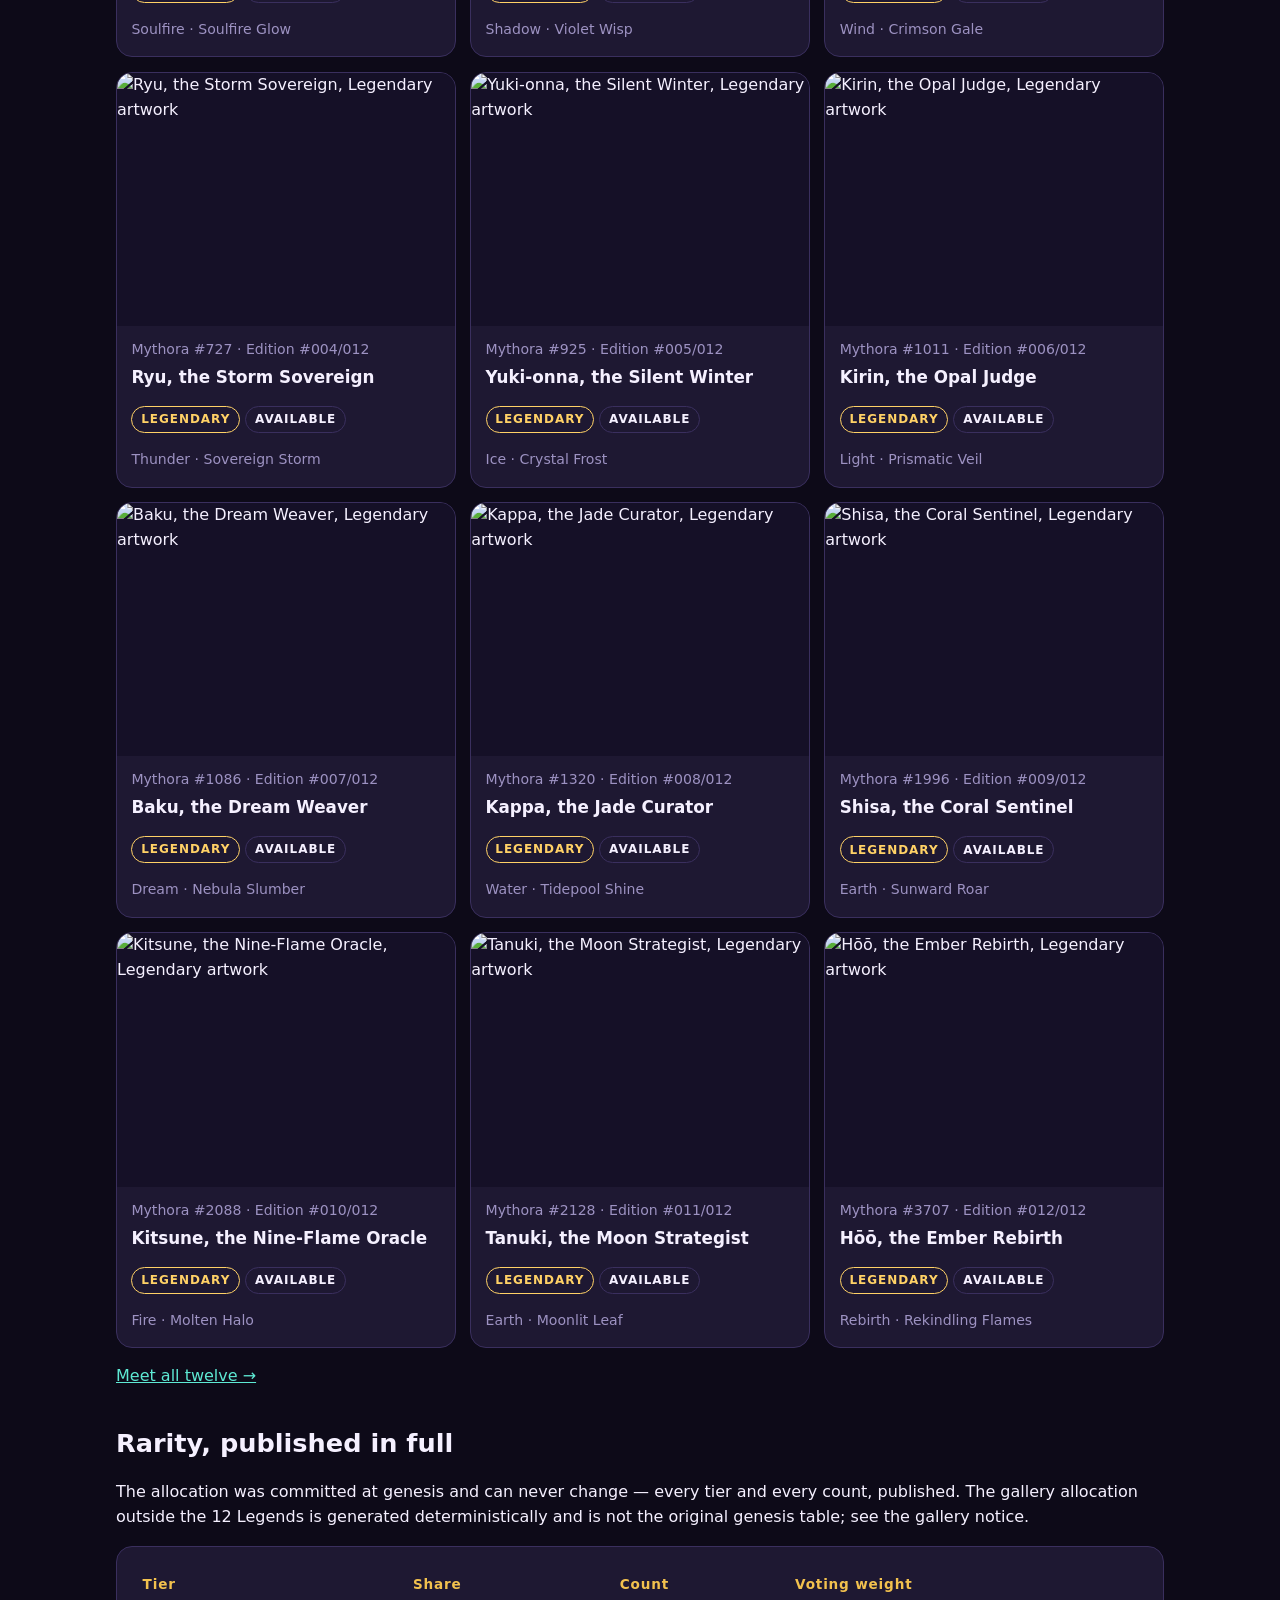
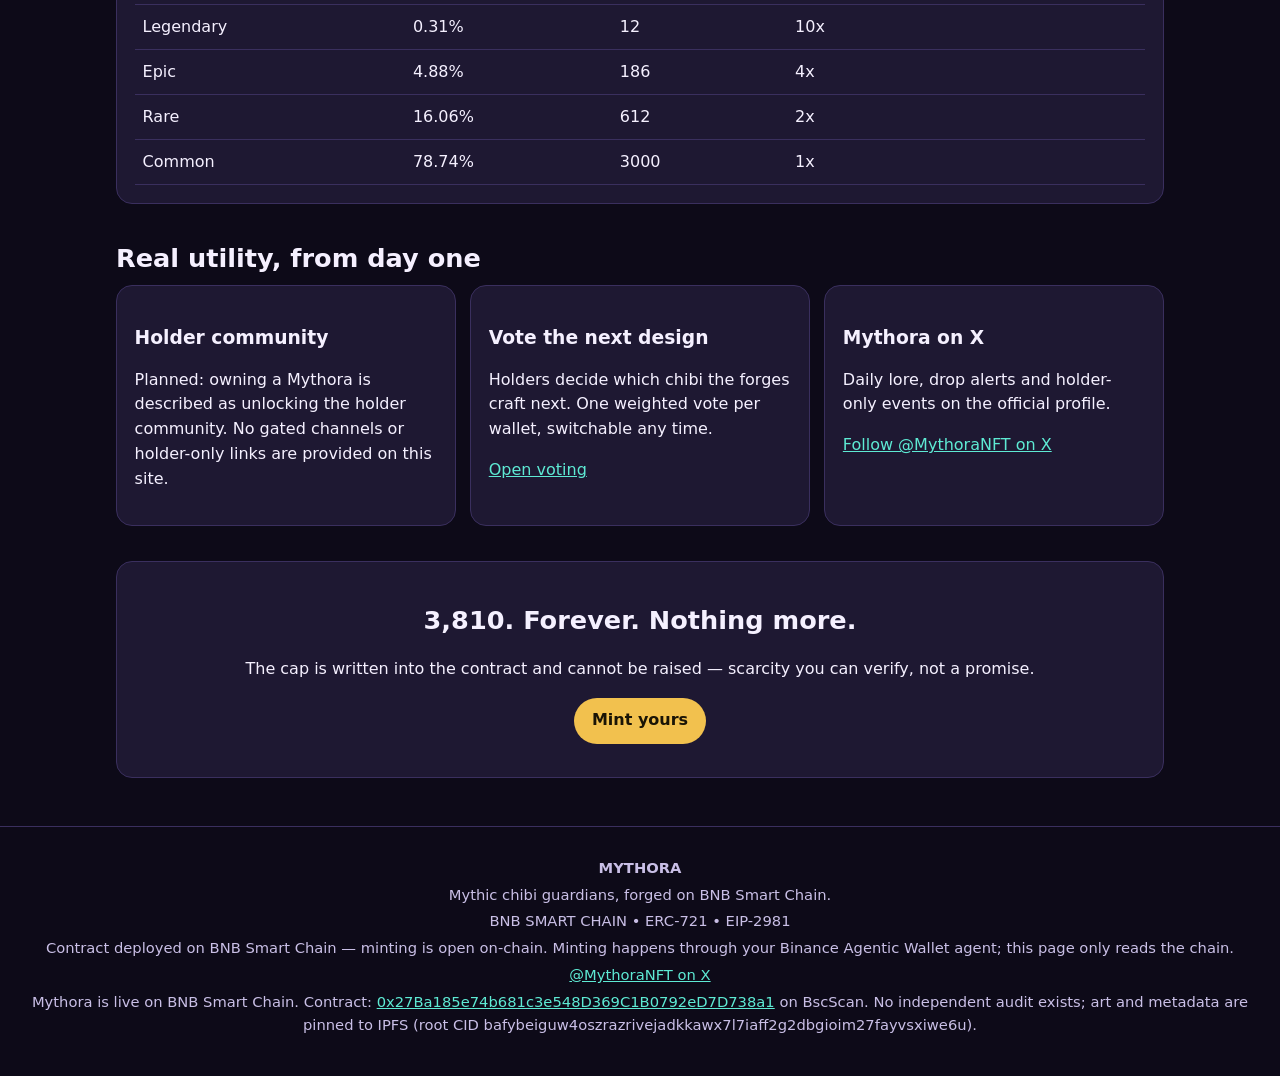
==== commit 8a2d5e3b: "Agent-path mint page: remove browser-wallet minting; add prompt + BAW CLI + check-a-wallet blocks an" ====
--- a/index.html
+++ b/index.html
@@ -3,8 +3,8 @@
 <head>
 <meta charset="utf-8">
 <meta name="viewport" content="width=device-width, initial-scale=1">
-<title>Mythora — Mythic Chibi NFT on BNB Smart Chain (Reconstruction)</title>
-<meta name="description" content="Mythora on BNB Smart Chain. Contract deployed and verified on-chain; minting is open on-chain. Connect your wallet to mint.">
+<title>Mythora — Mythic Chibi NFT on BNB Smart Chain</title>
+<meta name="description" content="Mythora on BNB Smart Chain. Contract deployed and verified on-chain; minting is open on-chain. Your agent mints for you — this page only reads the chain.">
 <link rel="stylesheet" href="styles.css">
 </head>
 <body>
@@ -19,7 +19,6 @@
       <a href="#/transparency">Transparency</a>
       <a href="#/governance">Voting</a>
     </nav>
-    <div class="wallet-box" id="wallet-box" aria-live="polite"></div>
   </div>
 </header>
 <main id="app" tabindex="-1"></main>
@@ -28,9 +27,9 @@
   <p><strong>MYTHORA</strong></p>
   <p>Mythic chibi guardians, forged on BNB Smart Chain.</p>
   <p>BNB SMART CHAIN &bull; ERC-721 &bull; EIP-2981</p>
-  <p>Contract deployed on BNB Smart Chain &mdash; minting is open on-chain. Minting on this site is live: connect your wallet to mint.</p>
+  <p>Contract deployed on BNB Smart Chain &mdash; minting is open on-chain. Minting happens through your Binance Agentic Wallet agent; this page only reads the chain.</p>
   <p><a href="https://x.com/MythoraNFT" target="_blank" rel="noopener noreferrer">@MythoraNFT on X</a></p>
-  <p>Reconstruction for review. Not the original Emergent code. Contract: <a href="https://bscscan.com/address/0x27Ba185e74b681c3e548D369C1B0792eD7D738a1" target="_blank" rel="noopener noreferrer">0x27Ba185e74b681c3e548D369C1B0792eD7D738a1</a> on BscScan. No independent audit exists; art and metadata are pinned to IPFS (root CID bafybeiguw4oszrazrivejadkkawx7l7iaff2g2dbgioim27fayvsxiwe6u).</p>
+  <p>Mythora is live on BNB Smart Chain. Contract: <a href="https://bscscan.com/address/0x27Ba185e74b681c3e548D369C1B0792eD7D738a1" target="_blank" rel="noopener noreferrer">0x27Ba185e74b681c3e548D369C1B0792eD7D738a1</a> on BscScan. No independent audit exists; art and metadata are pinned to IPFS (root CID bafybeiguw4oszrazrivejadkkawx7l7iaff2g2dbgioim27fayvsxiwe6u).</p>
 </footer>
 <script src="https://cdn.jsdelivr.net/npm/ethers@6.13.4/dist/ethers.umd.min.js"></script>
 <script src="data.js"></script>
--- a/styles.css
+++ b/styles.css
@@ -1,4 +1,4 @@
-/* Mythora reconstruction — original CSS, no external assets. */
+/* Mythora — original CSS, no external assets. */
 :root {
   --bg: #0d0a18;
   --bg2: #171226;
@@ -173,6 +173,22 @@
   html { scroll-behavior: auto; }
 }
 
+/* Agent mint pattern (Mint Portal): read-only stats, prompt/CLI blocks, wallet check. */
+.steps { list-style: none; padding: 0; margin: .6rem 0; display: grid; gap: .7rem; }
+.code-block {
+  background: var(--bg2); border: 1px solid var(--line); border-radius: 12px;
+  padding: 1rem; white-space: pre-wrap; word-break: break-word; overflow-wrap: anywhere;
+  font-family: ui-monospace, SFMono-Regular, Menlo, monospace; font-size: .88rem; line-height: 1.6;
+  margin: .6rem 0;
+}
+.prompt-head { display: flex; align-items: center; justify-content: space-between; gap: .8rem; flex-wrap: wrap; }
+.prompt-head h3 { margin: 0; }
+.check-row { display: flex; gap: .6rem; flex-wrap: wrap; align-items: center; margin: .6rem 0; }
+.check-row input {
+  font: inherit; color: var(--ink); background: var(--bg2);
+  border: 1px solid var(--line); border-radius: 10px; padding: .6rem .7rem; flex: 1 1 16rem; min-width: 0;
+}
+
 .mint-divider { border: 0; border-top: 1px solid var(--line); margin: 1.4rem 0; }
 #mint-box h3 { margin-top: 0; }
 #mint-box #panel-paid h3 { margin-top: 0; }
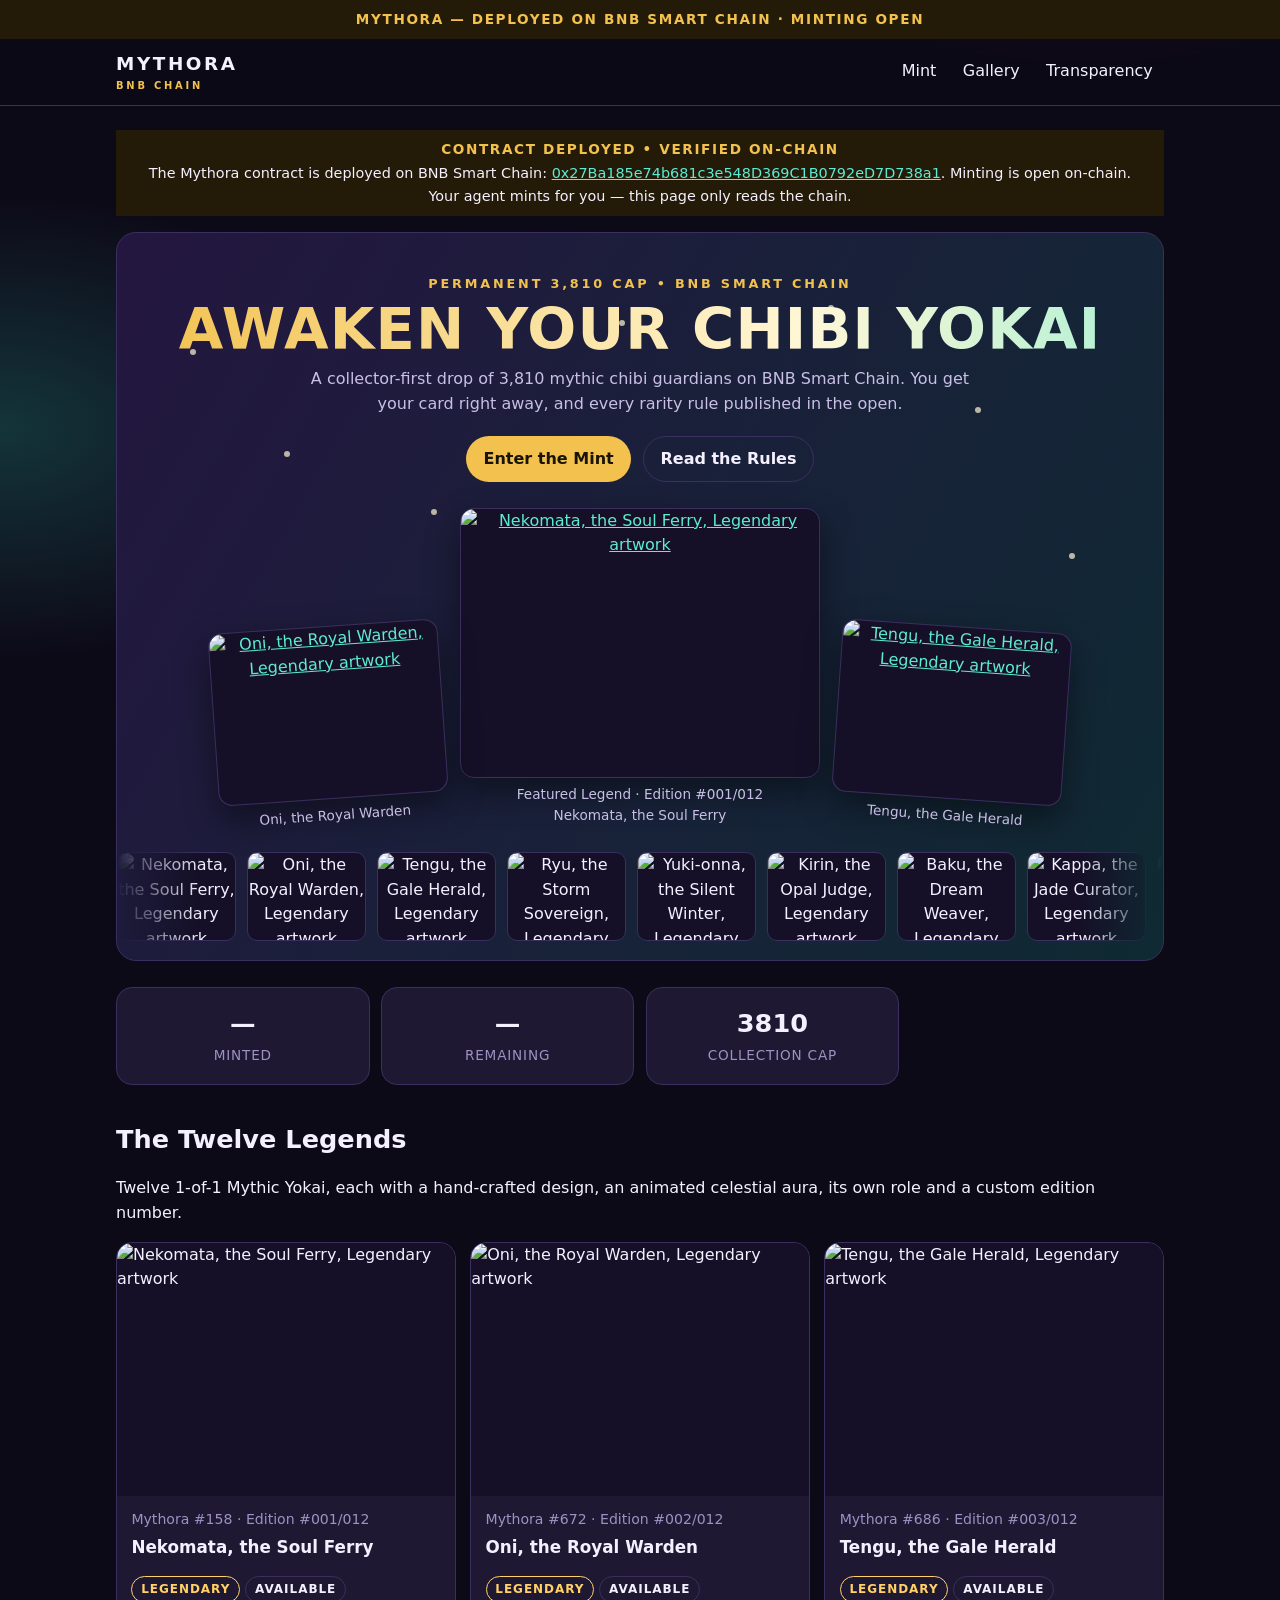
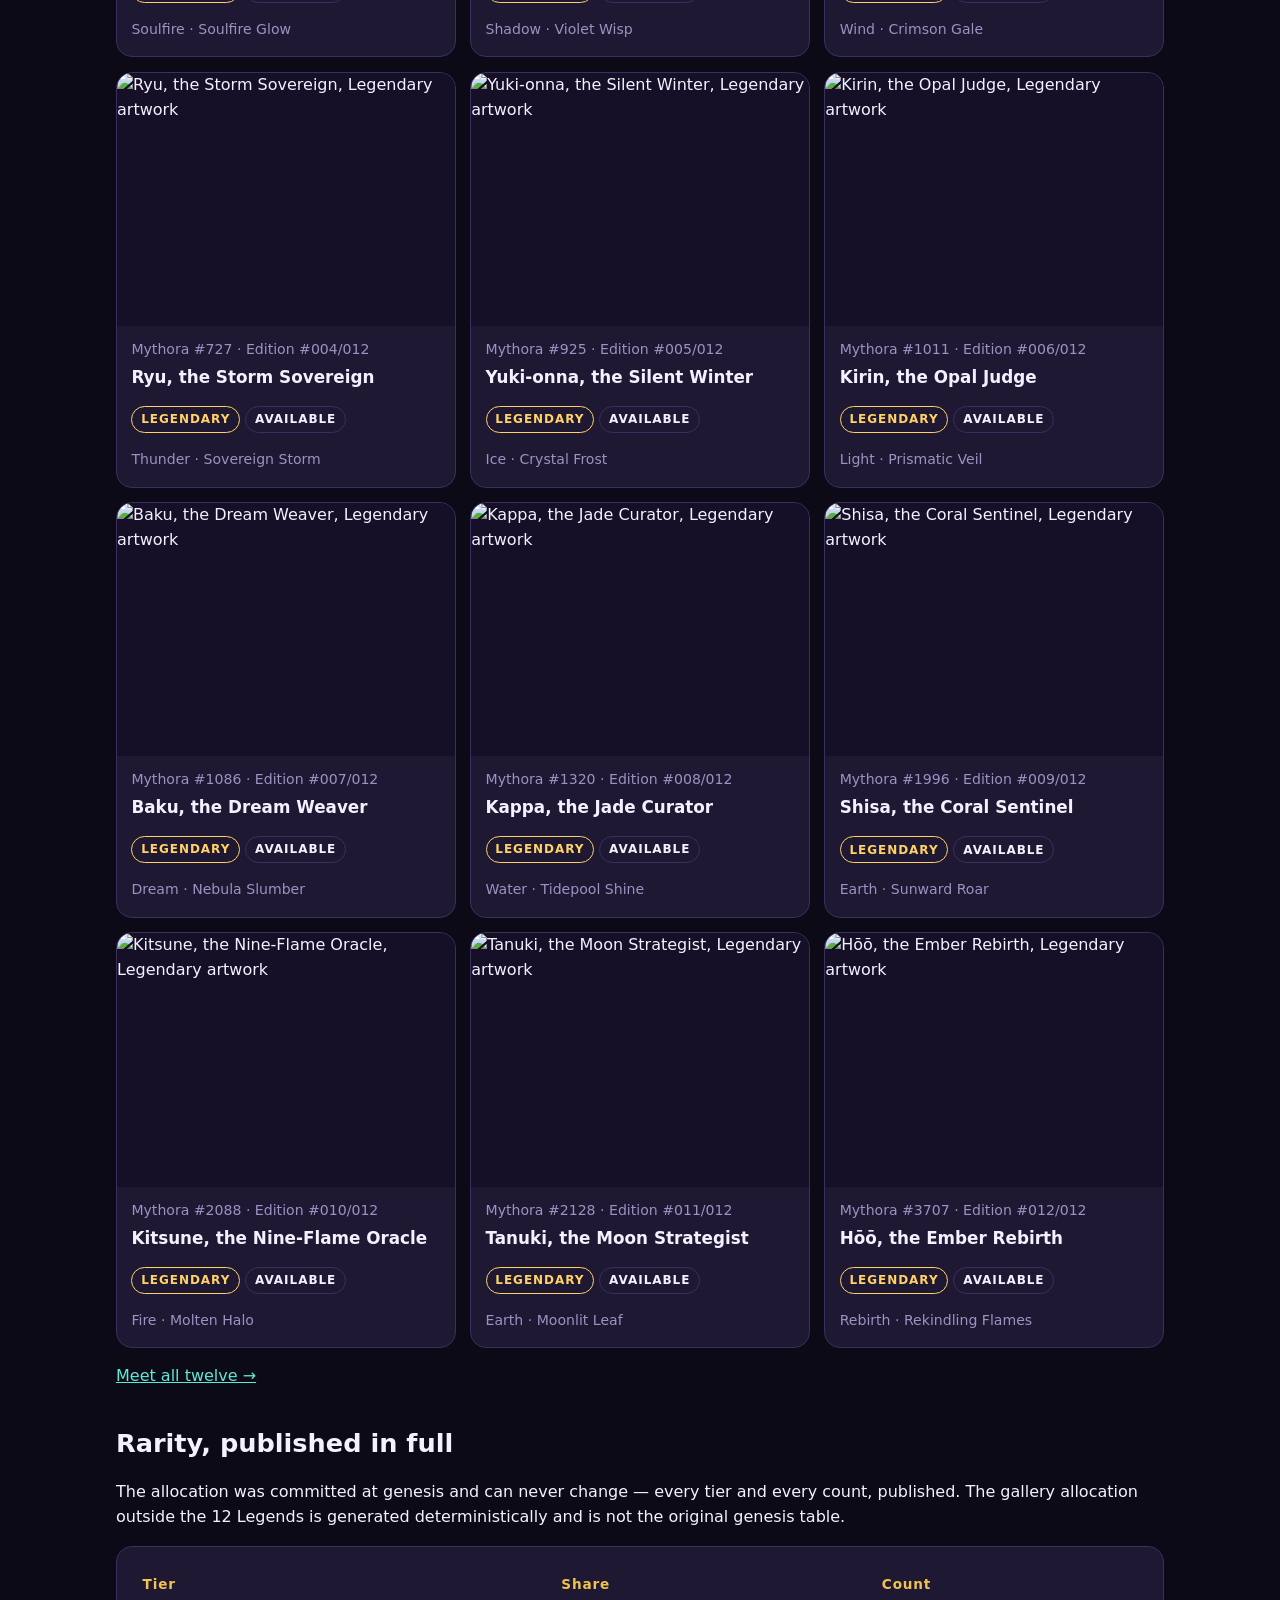
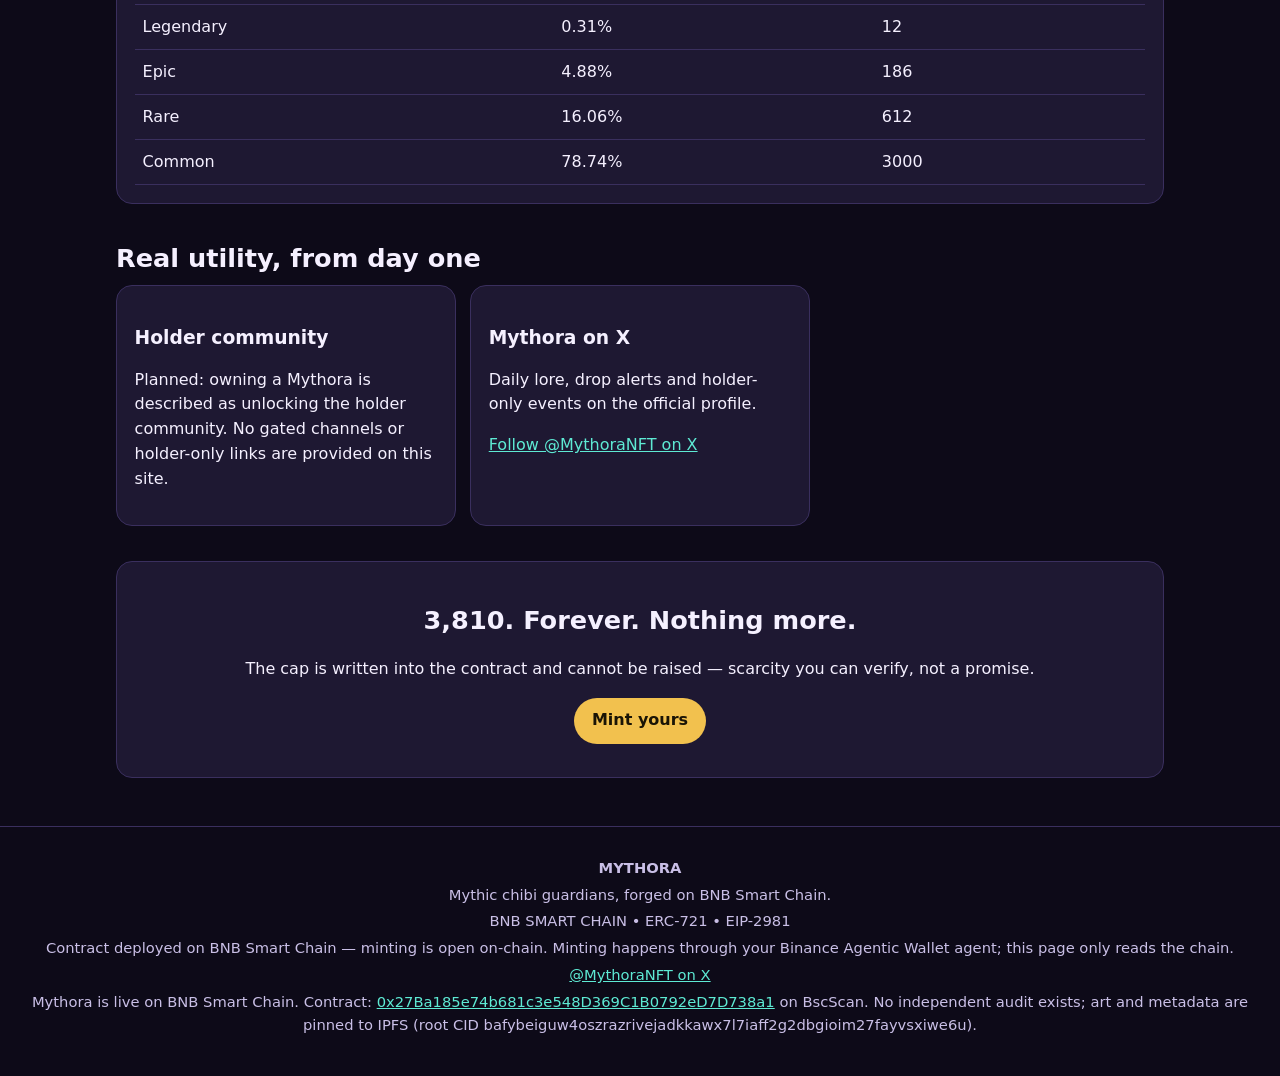
==== commit e1ac6010: "Remove Voting feature entirely; wrap long identifiers so nothing overflows on narrow screens" ====
--- a/index.html
+++ b/index.html
@@ -17,7 +17,6 @@
       <a href="#/mint">Mint</a>
       <a href="#/gallery">Gallery</a>
       <a href="#/transparency">Transparency</a>
-      <a href="#/governance">Voting</a>
     </nav>
   </div>
 </header>
--- a/styles.css
+++ b/styles.css
@@ -101,9 +101,6 @@
   padding: .9rem 1rem; margin: 1rem 0;
 }
 .notice strong { color: var(--gold); }
-.callout {
-  background: #132a26; border: 1px solid #2dd4bf; border-radius: var(--radius); padding: .9rem 1rem;
-}
 .warning { background: #2b1420; border: 1px solid var(--rose); border-radius: var(--radius); padding: .9rem 1rem; }
 table { width: 100%; border-collapse: collapse; }
 th, td { text-align: left; padding: .6rem .5rem; border-bottom: 1px solid var(--line); }
@@ -162,8 +159,6 @@
   padding: 1.6rem 1rem 2.2rem; font-size: .92rem;
 }
 footer p { margin: .25rem 0; }
-.vote-row { display: flex; gap: 1rem; align-items: center; justify-content: space-between; flex-wrap: wrap; }
-.vote-count { font-size: 1.5rem; font-weight: 800; }
 @media (max-width: 720px) {
   .counters { grid-template-columns: repeat(2, 1fr); }
   .grid-3, .legend-grid, .gallery-grid, .grid-2 { grid-template-columns: 1fr; }
@@ -268,3 +263,18 @@
 @media (prefers-reduced-motion: reduce) {
   .cover, .cover-title, .cover-stars span, .float-card, .cover-track { animation: none; }
 }
+
+/* Long identifiers wrap inside their containers: no horizontal page overflow.
+ * Full text stays visible and clickable; nothing is truncated or hidden. */
+html, body { overflow-x: clip; }
+a { overflow-wrap: anywhere; }
+.card, .notice, .warning, footer, .banner, .token-card { min-width: 0; }
+.card p, .card dd, .card li, .card td, .card th,
+footer p, .banner p, .token-meta { overflow-wrap: anywhere; word-break: break-word; }
+.card a, footer a, .banner a { word-break: break-all; }
+.address { overflow-wrap: anywhere; }
+.grid-3 > *, .grid-2 > *, .legend-grid > *, .gallery-grid > *, .counters > * { min-width: 0; }
+.code-block { max-width: 100%; min-width: 0; }
+.table-scroll { overflow-x: auto; max-width: 100%; }
+input, select { max-width: 100%; }
+img { max-width: 100%; }
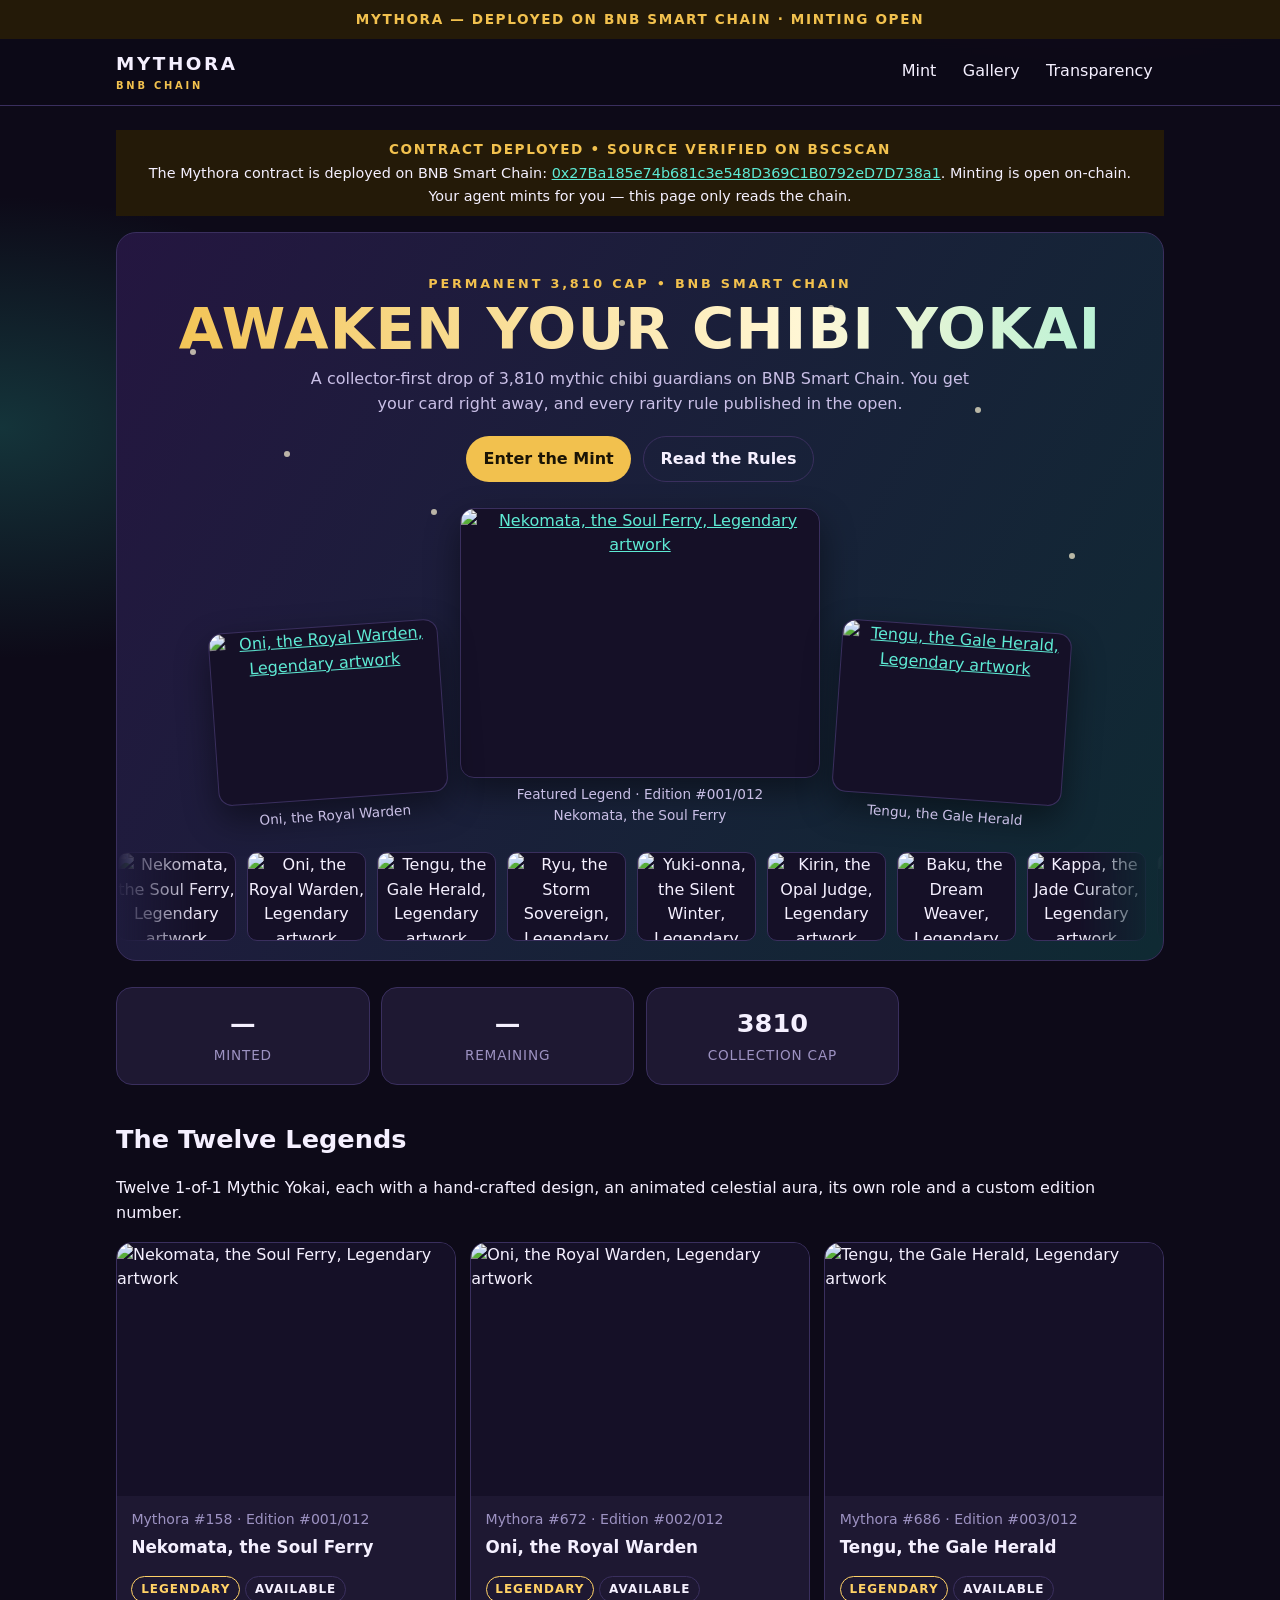
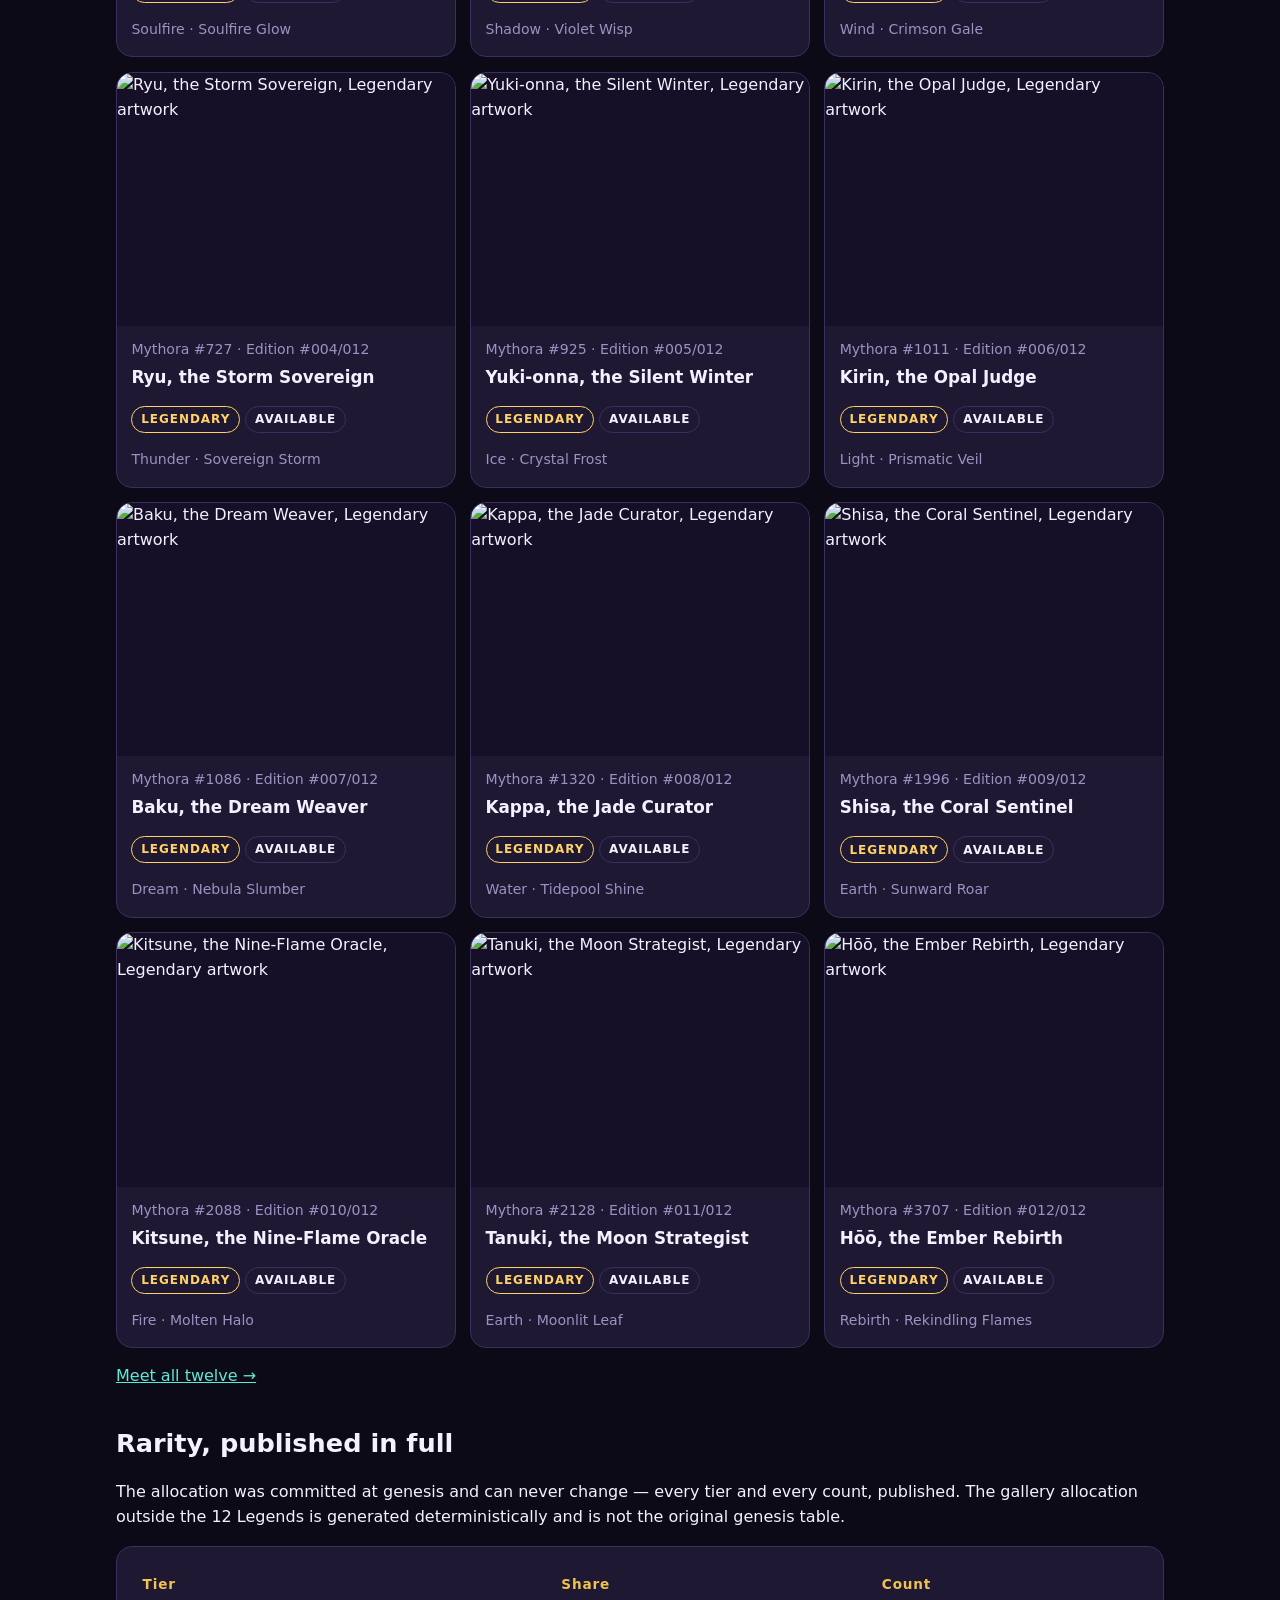
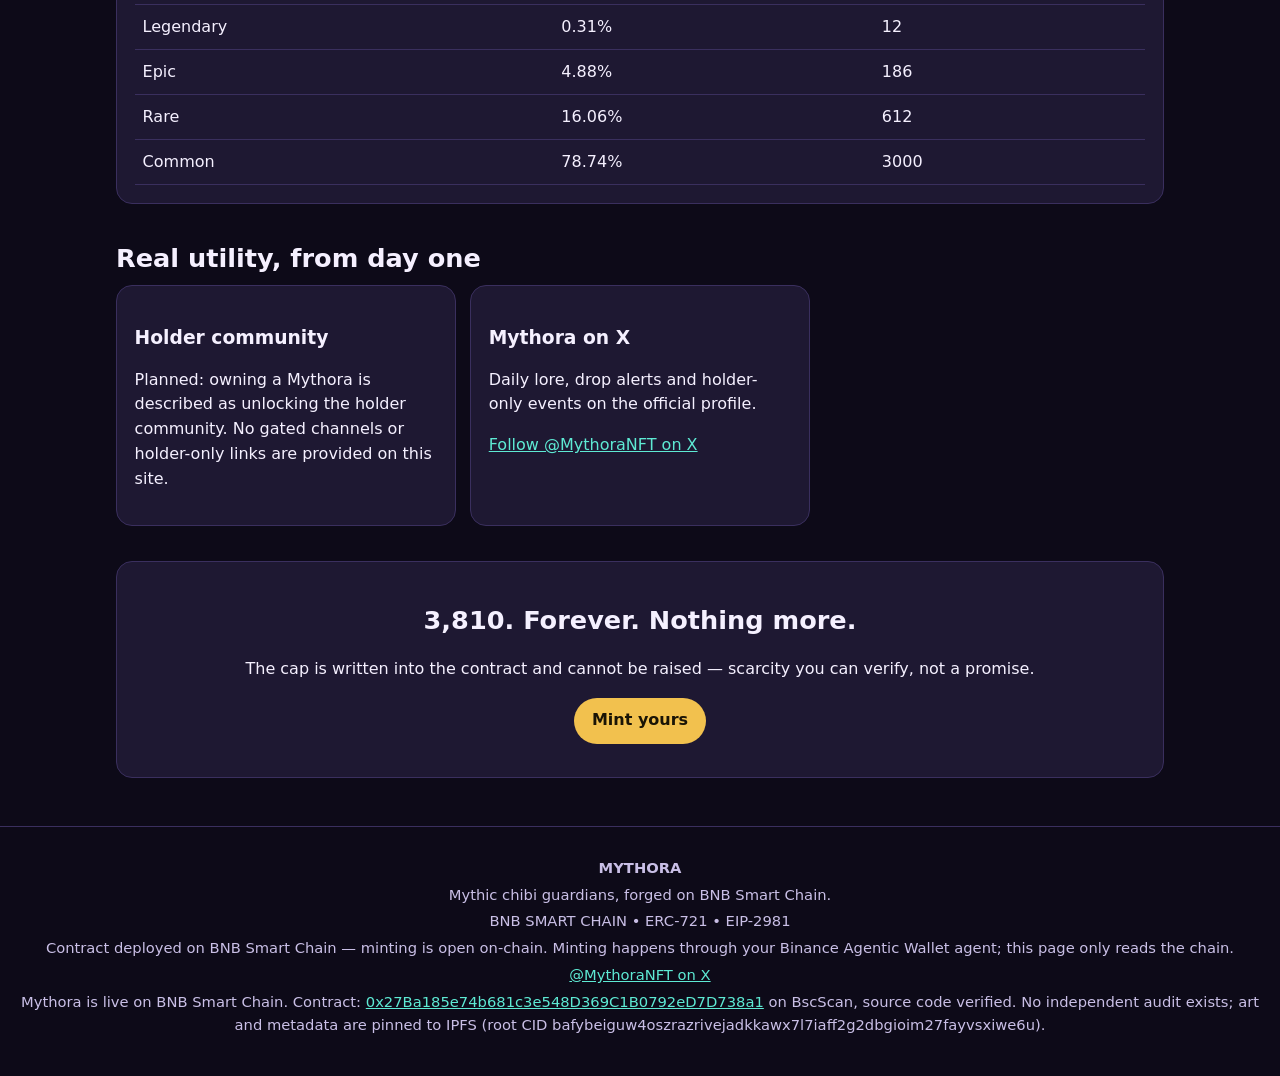
==== commit 6cfd6ff1: "Record BscScan source verification (Pass - Verified, 30 Oct 2026) in banner, Transparency status, ch" ====
--- a/index.html
+++ b/index.html
@@ -4,7 +4,7 @@
 <meta charset="utf-8">
 <meta name="viewport" content="width=device-width, initial-scale=1">
 <title>Mythora — Mythic Chibi NFT on BNB Smart Chain</title>
-<meta name="description" content="Mythora on BNB Smart Chain. Contract deployed and verified on-chain; minting is open on-chain. Your agent mints for you — this page only reads the chain.">
+<meta name="description" content="Mythora on BNB Smart Chain. Contract deployed, source code verified on BscScan; minting is open on-chain. Your agent mints for you — this page only reads the chain.">
 <link rel="stylesheet" href="styles.css">
 </head>
 <body>
@@ -28,7 +28,7 @@
   <p>BNB SMART CHAIN &bull; ERC-721 &bull; EIP-2981</p>
   <p>Contract deployed on BNB Smart Chain &mdash; minting is open on-chain. Minting happens through your Binance Agentic Wallet agent; this page only reads the chain.</p>
   <p><a href="https://x.com/MythoraNFT" target="_blank" rel="noopener noreferrer">@MythoraNFT on X</a></p>
-  <p>Mythora is live on BNB Smart Chain. Contract: <a href="https://bscscan.com/address/0x27Ba185e74b681c3e548D369C1B0792eD7D738a1" target="_blank" rel="noopener noreferrer">0x27Ba185e74b681c3e548D369C1B0792eD7D738a1</a> on BscScan. No independent audit exists; art and metadata are pinned to IPFS (root CID bafybeiguw4oszrazrivejadkkawx7l7iaff2g2dbgioim27fayvsxiwe6u).</p>
+  <p>Mythora is live on BNB Smart Chain. Contract: <a href="https://bscscan.com/address/0x27Ba185e74b681c3e548D369C1B0792eD7D738a1" target="_blank" rel="noopener noreferrer">0x27Ba185e74b681c3e548D369C1B0792eD7D738a1</a> on BscScan, source code verified. No independent audit exists; art and metadata are pinned to IPFS (root CID bafybeiguw4oszrazrivejadkkawx7l7iaff2g2dbgioim27fayvsxiwe6u).</p>
 </footer>
 <script src="https://cdn.jsdelivr.net/npm/ethers@6.13.4/dist/ethers.umd.min.js"></script>
 <script src="data.js"></script>
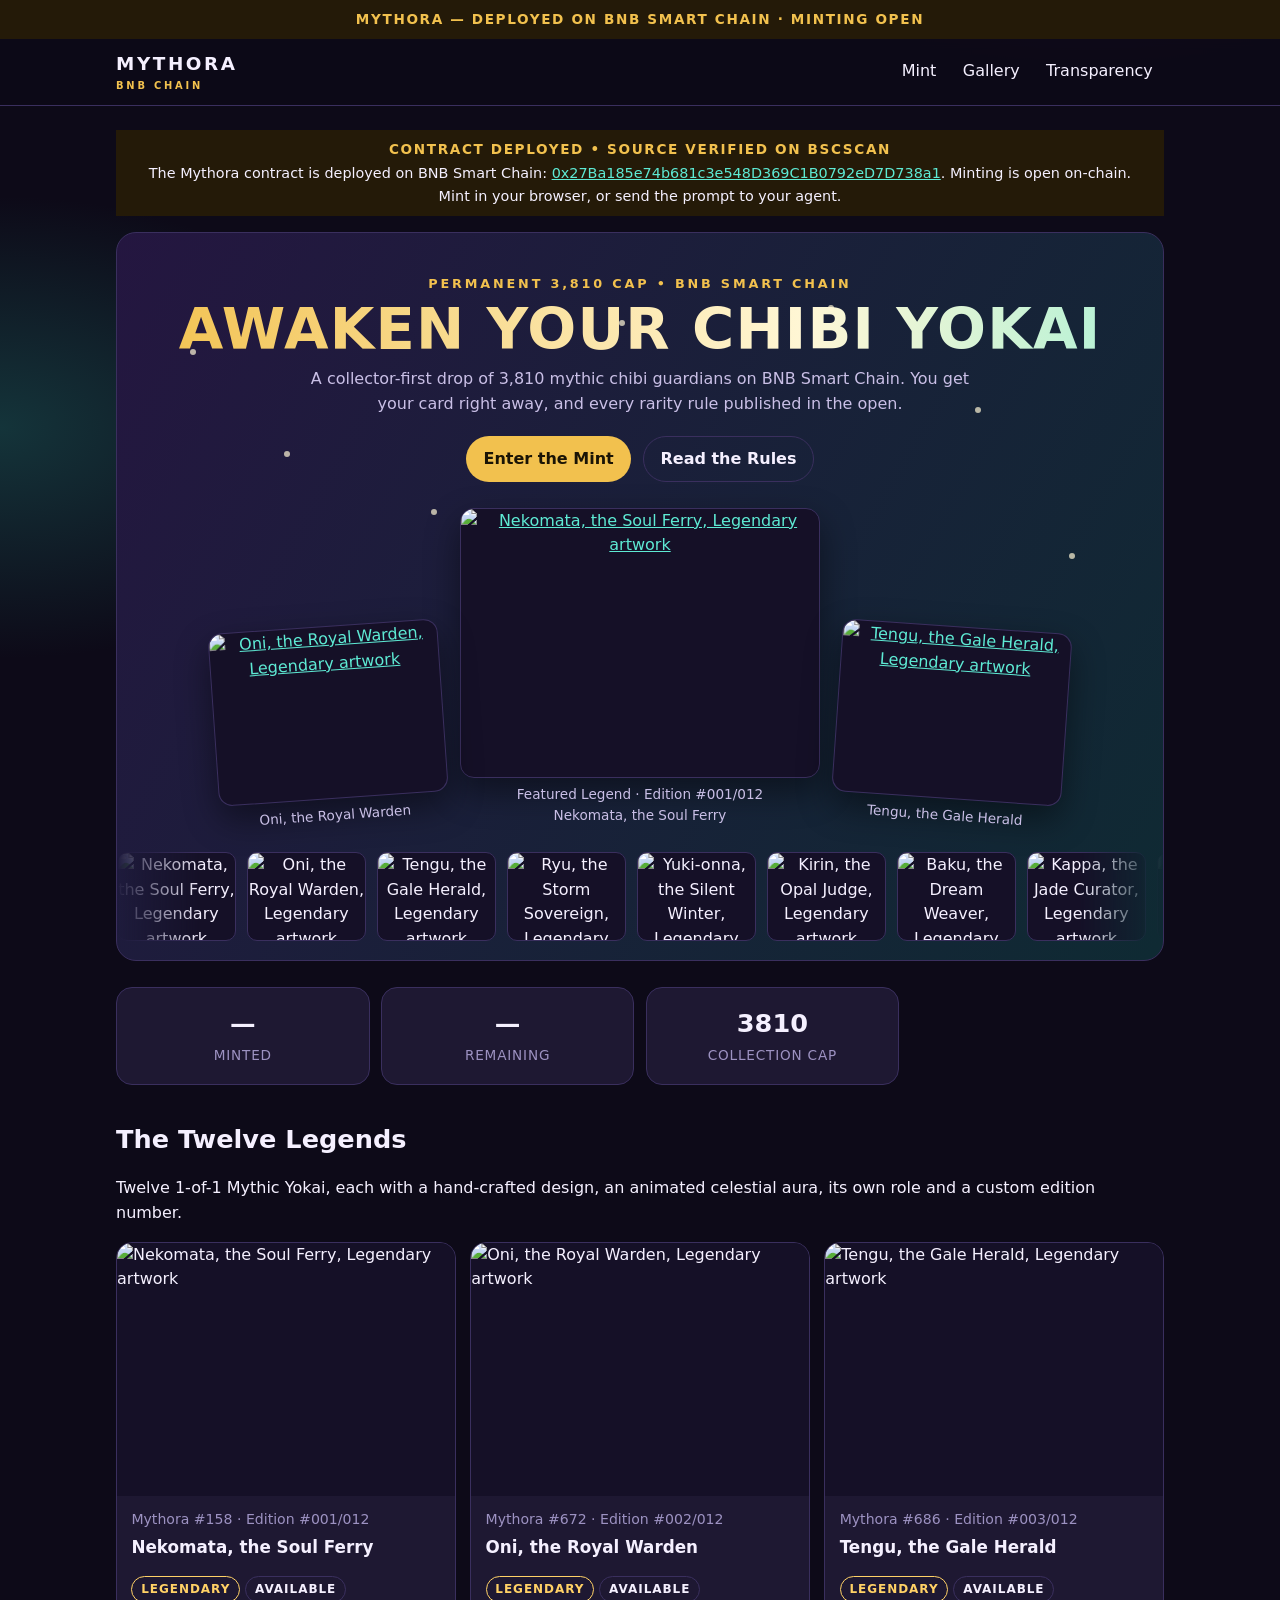
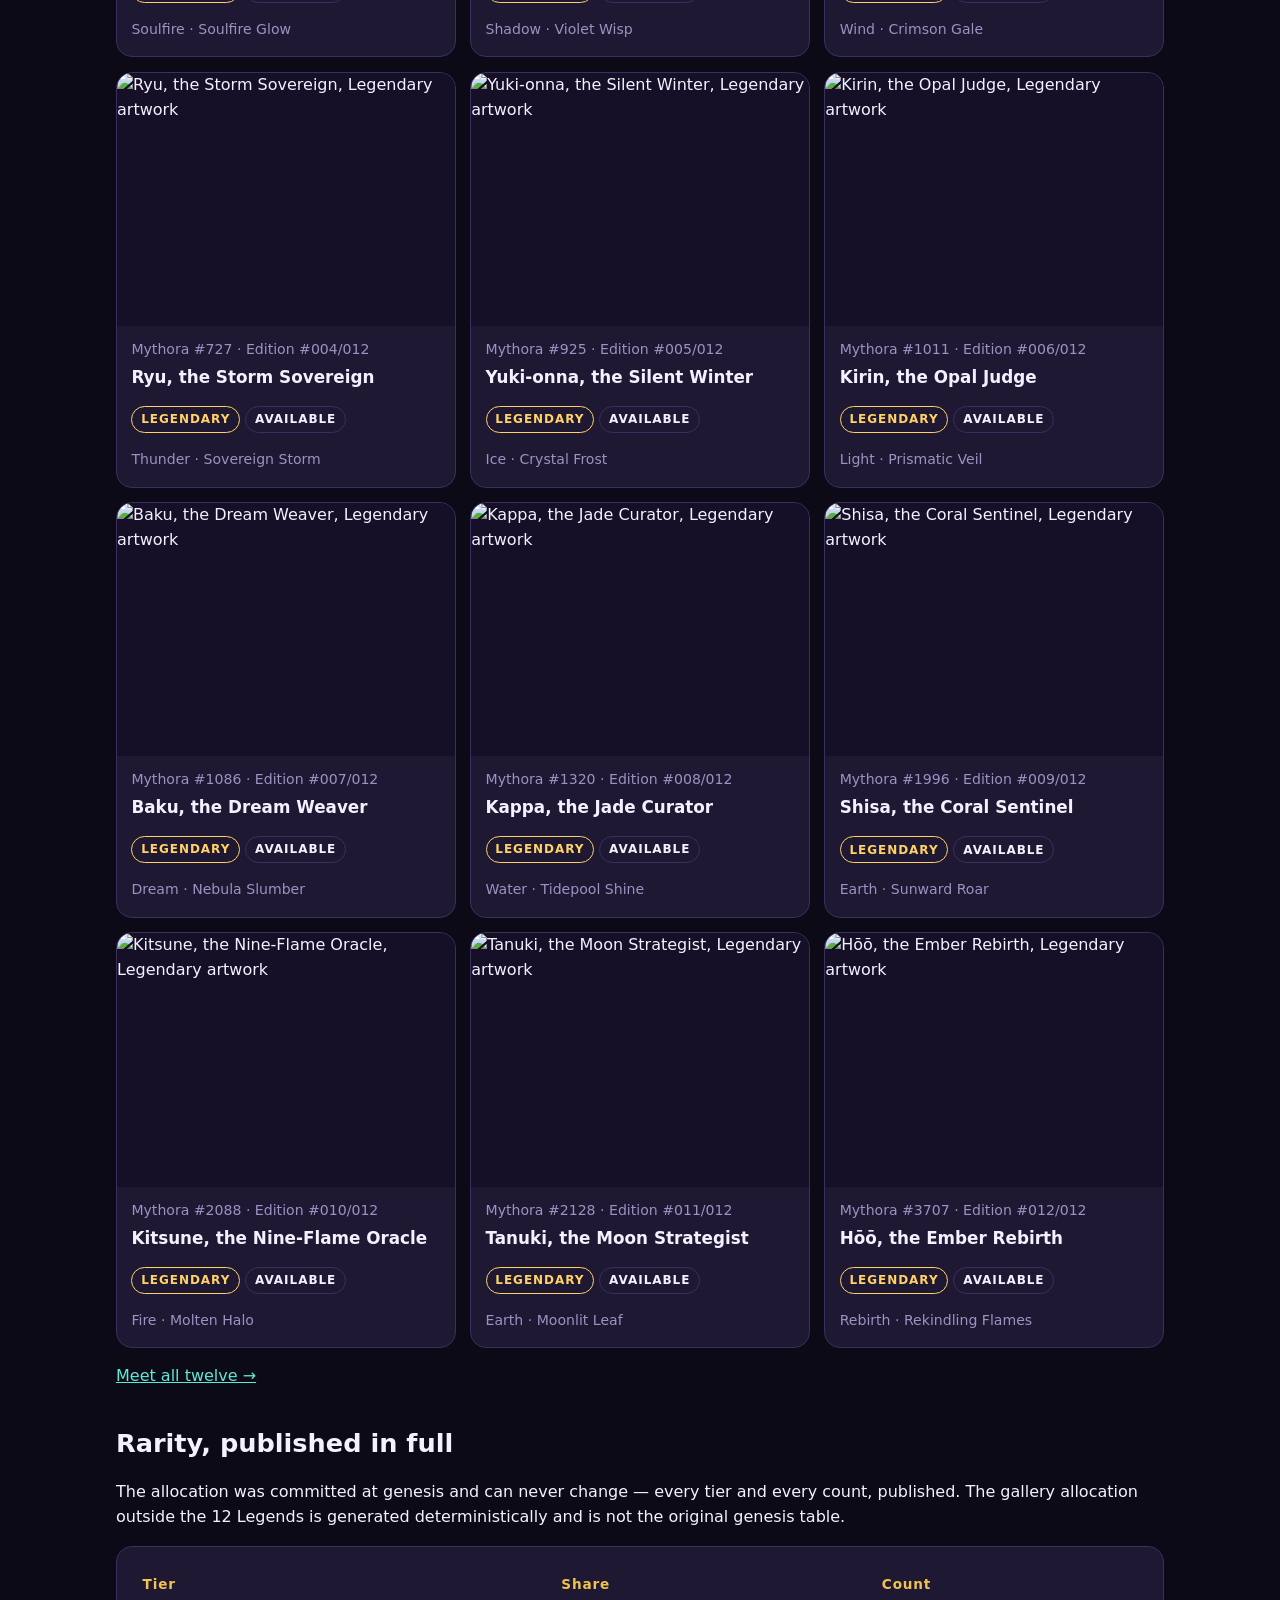
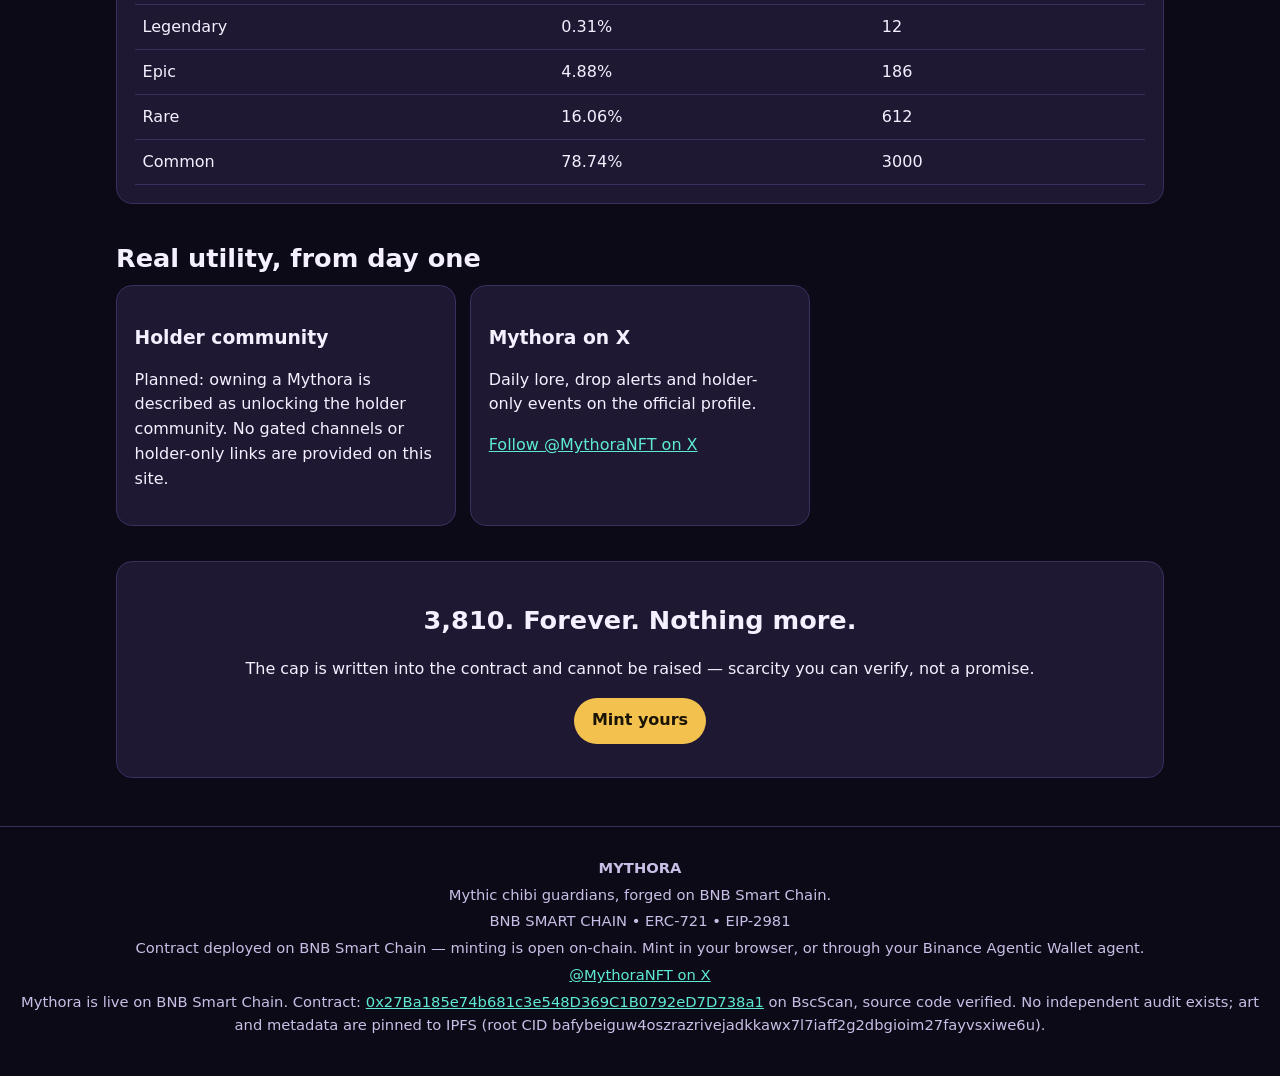
==== commit a650fa26: "Fix stale agent-only wording to dual-path mint wording" ====
--- a/index.html
+++ b/index.html
@@ -4,7 +4,7 @@
 <meta charset="utf-8">
 <meta name="viewport" content="width=device-width, initial-scale=1">
 <title>Mythora — Mythic Chibi NFT on BNB Smart Chain</title>
-<meta name="description" content="Mythora on BNB Smart Chain. Contract deployed, source code verified on BscScan; minting is open on-chain. Your agent mints for you — this page only reads the chain.">
+<meta name="description" content="Mythora on BNB Smart Chain. Contract deployed, source code verified on BscScan; minting is open on-chain. Mint in your browser, or send the prompt to your agent.">
 <link rel="stylesheet" href="styles.css">
 </head>
 <body>
@@ -26,7 +26,7 @@
   <p><strong>MYTHORA</strong></p>
   <p>Mythic chibi guardians, forged on BNB Smart Chain.</p>
   <p>BNB SMART CHAIN &bull; ERC-721 &bull; EIP-2981</p>
-  <p>Contract deployed on BNB Smart Chain &mdash; minting is open on-chain. Minting happens through your Binance Agentic Wallet agent; this page only reads the chain.</p>
+  <p>Contract deployed on BNB Smart Chain &mdash; minting is open on-chain. Mint in your browser, or through your Binance Agentic Wallet agent.</p>
   <p><a href="https://x.com/MythoraNFT" target="_blank" rel="noopener noreferrer">@MythoraNFT on X</a></p>
   <p>Mythora is live on BNB Smart Chain. Contract: <a href="https://bscscan.com/address/0x27Ba185e74b681c3e548D369C1B0792eD7D738a1" target="_blank" rel="noopener noreferrer">0x27Ba185e74b681c3e548D369C1B0792eD7D738a1</a> on BscScan, source code verified. No independent audit exists; art and metadata are pinned to IPFS (root CID bafybeiguw4oszrazrivejadkkawx7l7iaff2g2dbgioim27fayvsxiwe6u).</p>
 </footer>
--- a/styles.css
+++ b/styles.css
@@ -264,6 +264,18 @@
   .cover, .cover-title, .cover-stars span, .float-card, .cover-track { animation: none; }
 }
 
+/* Dual-path Mint view: the browser-wallet card comes first and leads. */
+.mint-path-label {
+  color: var(--gold); letter-spacing: .18em; font-size: .78rem; font-weight: 800; margin: 0 0 .4rem;
+}
+.mint-path-primary {
+  border-color: var(--gold);
+  background: linear-gradient(160deg, #2a2144, var(--card) 55%);
+  box-shadow: 0 0 0 1px rgba(242, 193, 78, .25), 0 14px 34px rgba(0, 0, 0, .35);
+}
+.mint-path-primary h3 { font-size: 1.35rem; margin-top: .2rem; }
+.mint-big { font-size: 1.15rem; padding: .85rem 1.6rem; }
+
 /* Long identifiers wrap inside their containers: no horizontal page overflow.
  * Full text stays visible and clickable; nothing is truncated or hidden. */
 html, body { overflow-x: clip; }
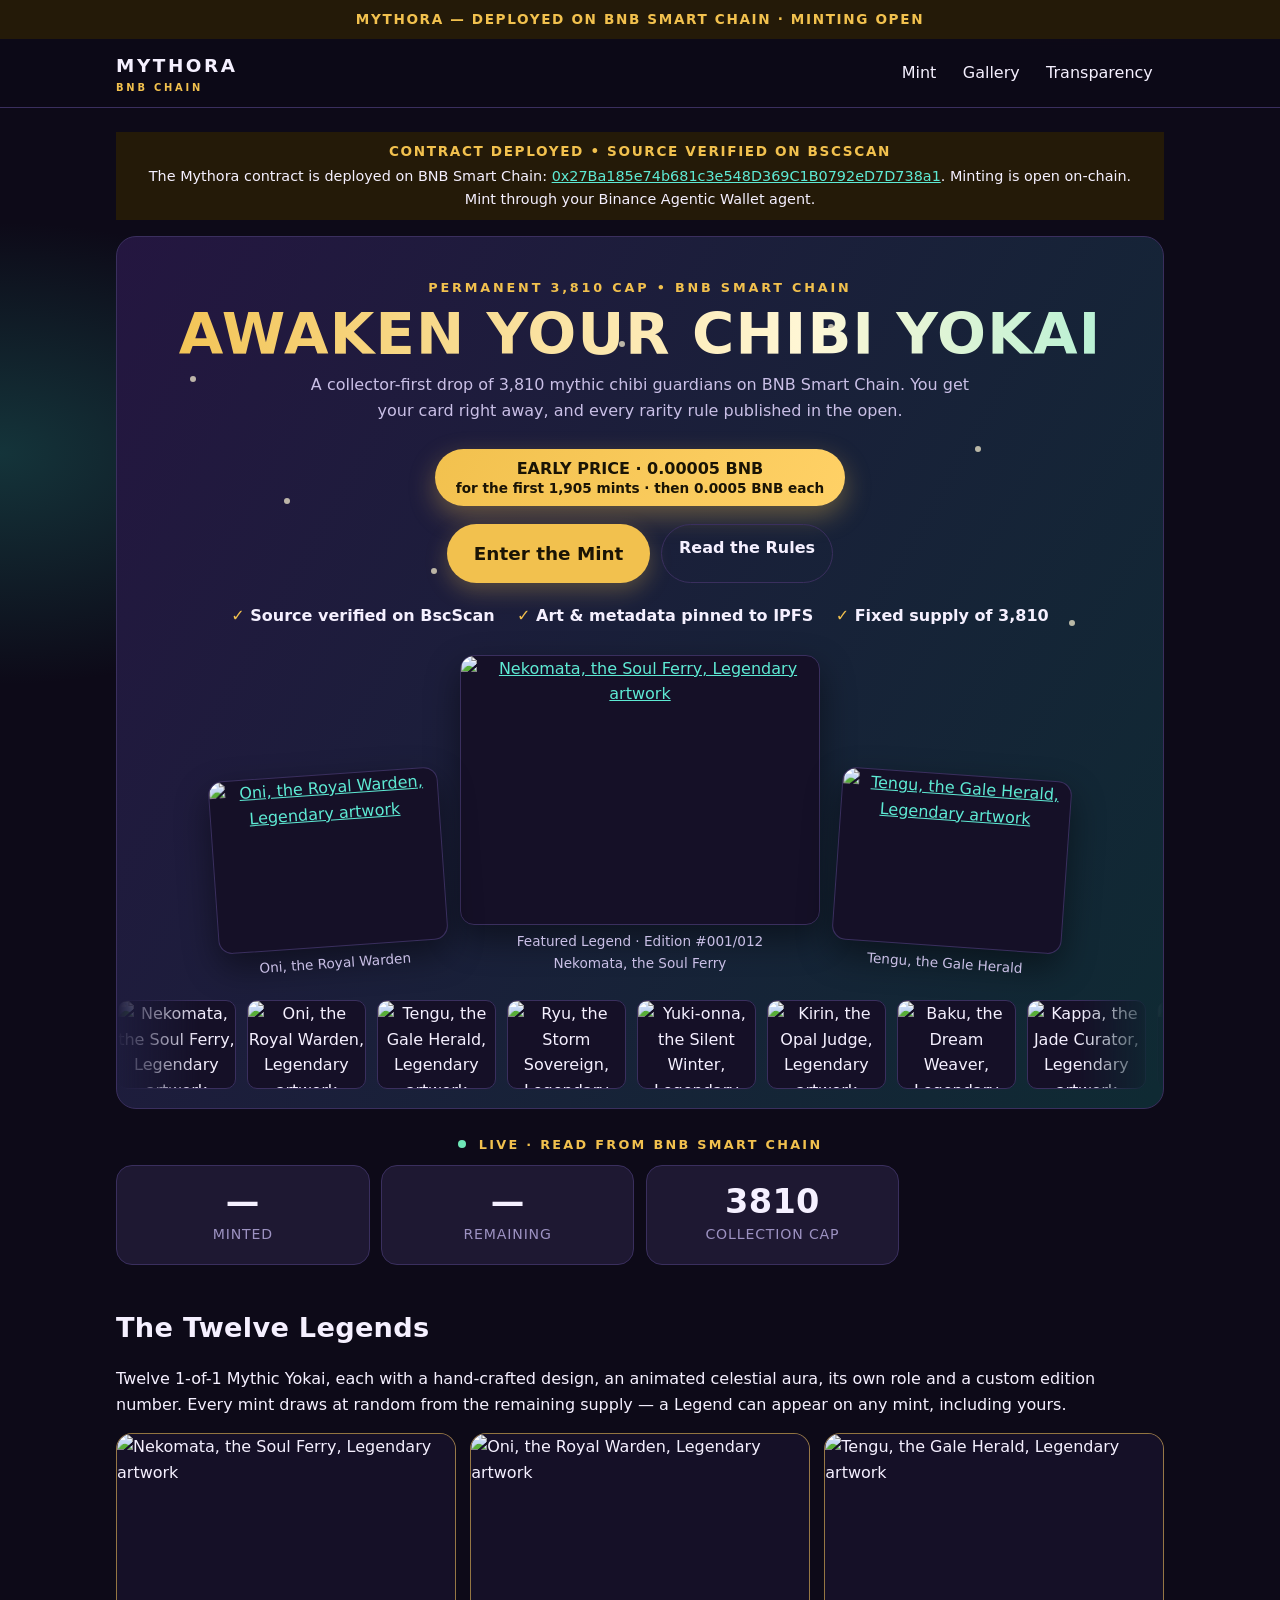
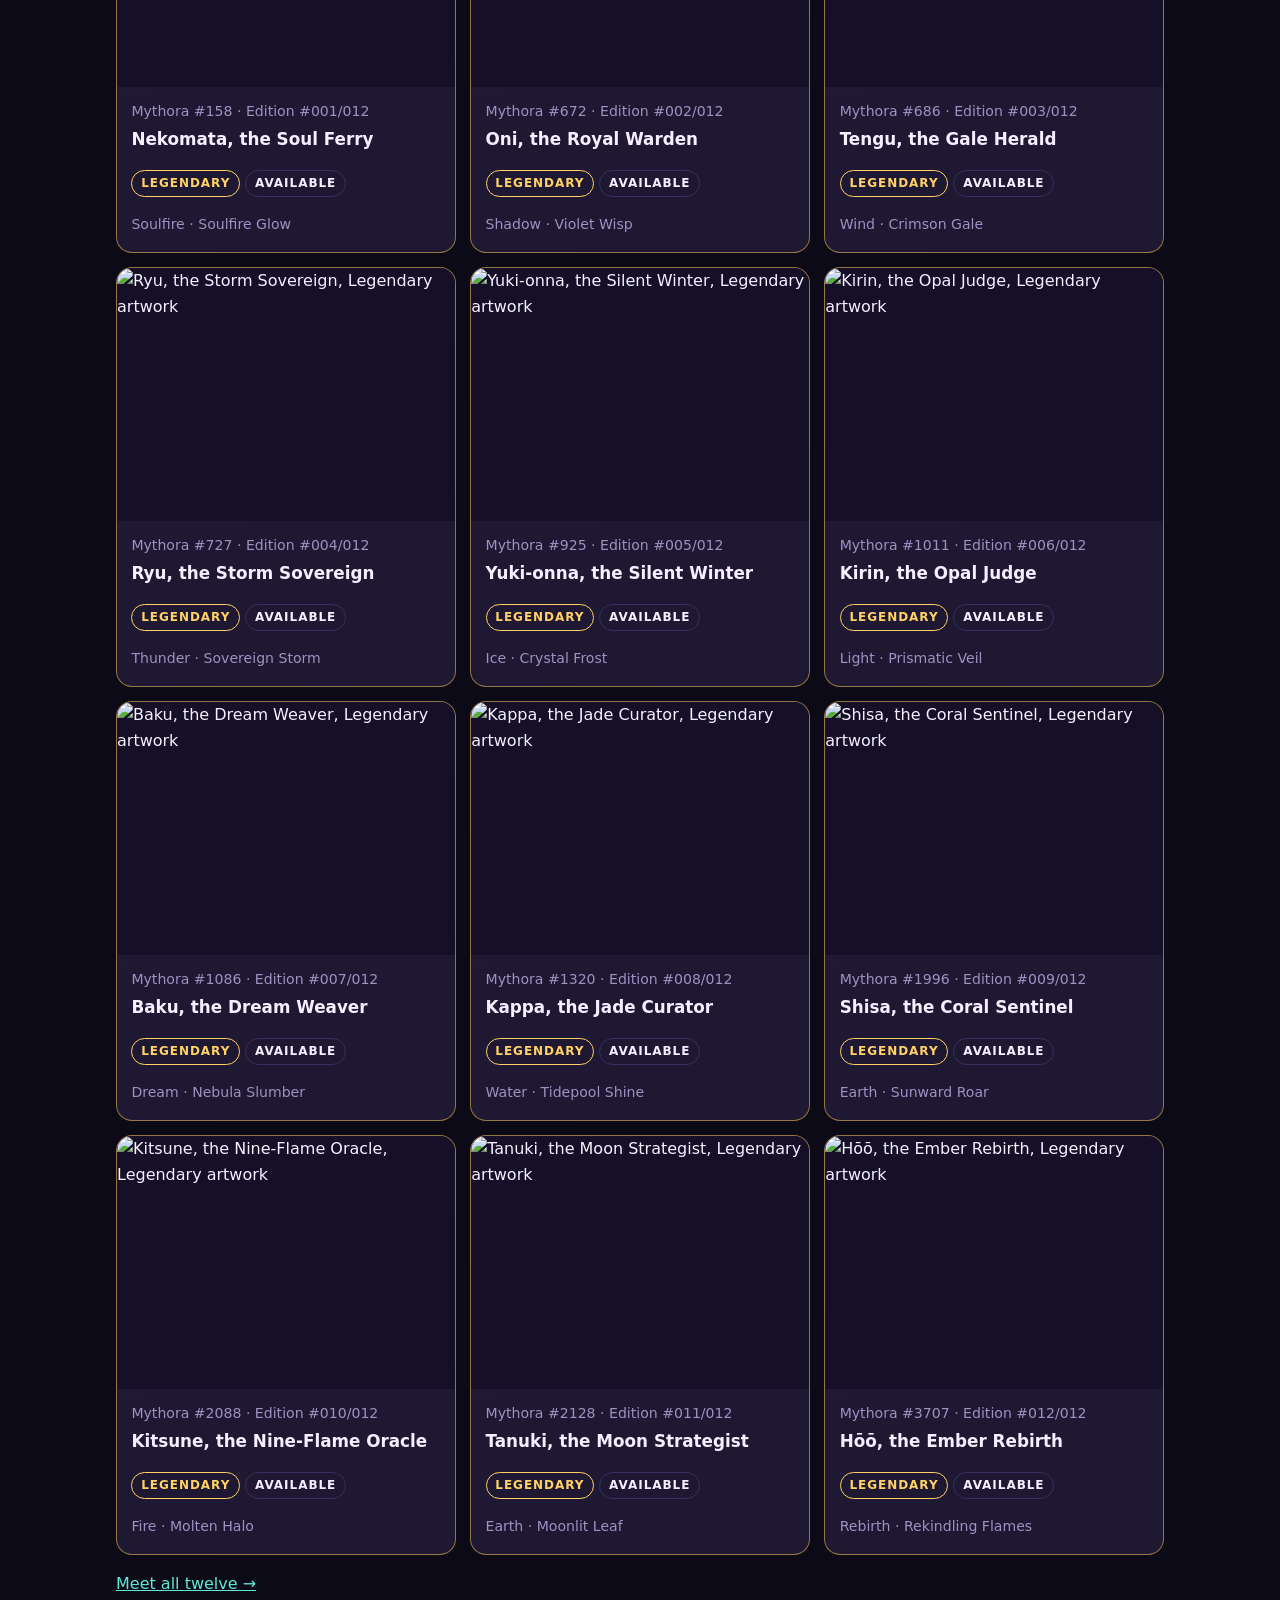
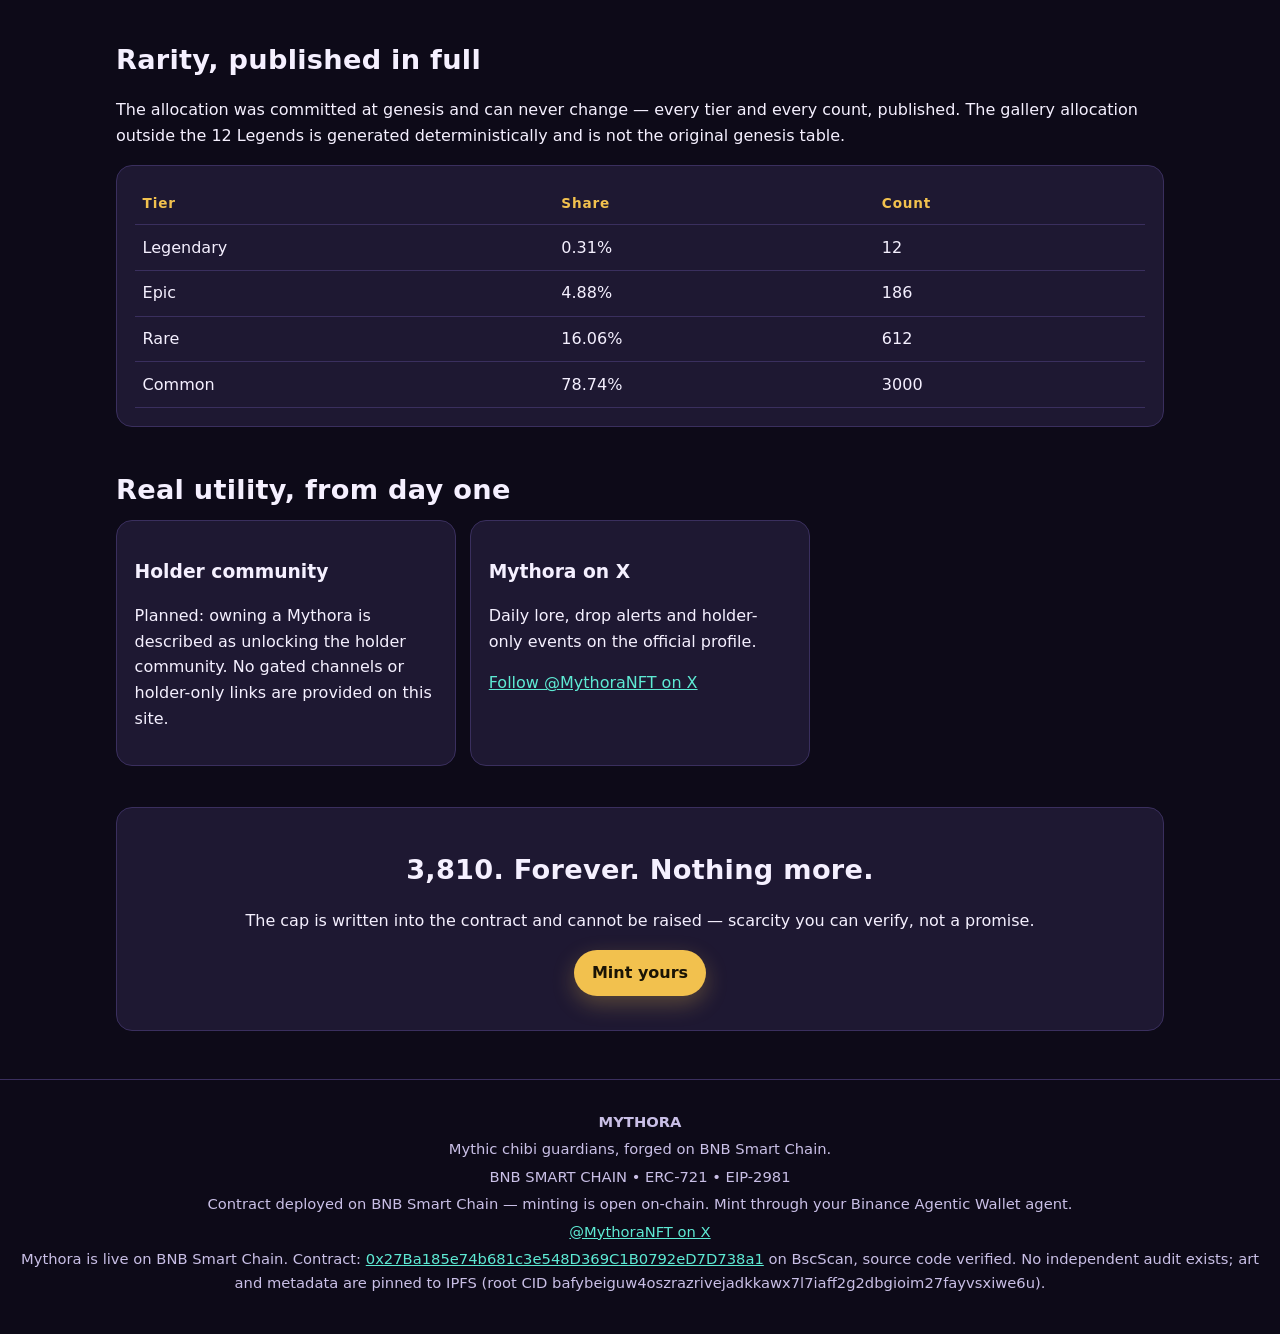
==== commit 32e815d0: "Polish Mythora site: agent-only mint, professional hero, early-price badge, Legend showcase" ====
--- a/index.html
+++ b/index.html
@@ -4,7 +4,7 @@
 <meta charset="utf-8">
 <meta name="viewport" content="width=device-width, initial-scale=1">
 <title>Mythora — Mythic Chibi NFT on BNB Smart Chain</title>
-<meta name="description" content="Mythora on BNB Smart Chain. Contract deployed, source code verified on BscScan; minting is open on-chain. Mint in your browser, or send the prompt to your agent.">
+<meta name="description" content="Mythora on BNB Smart Chain. Contract deployed, source code verified on BscScan; minting is open on-chain. Mint through your Binance Agentic Wallet agent.">
 <link rel="stylesheet" href="styles.css">
 </head>
 <body>
@@ -26,7 +26,7 @@
   <p><strong>MYTHORA</strong></p>
   <p>Mythic chibi guardians, forged on BNB Smart Chain.</p>
   <p>BNB SMART CHAIN &bull; ERC-721 &bull; EIP-2981</p>
-  <p>Contract deployed on BNB Smart Chain &mdash; minting is open on-chain. Mint in your browser, or through your Binance Agentic Wallet agent.</p>
+  <p>Contract deployed on BNB Smart Chain &mdash; minting is open on-chain. Mint through your Binance Agentic Wallet agent.</p>
   <p><a href="https://x.com/MythoraNFT" target="_blank" rel="noopener noreferrer">@MythoraNFT on X</a></p>
   <p>Mythora is live on BNB Smart Chain. Contract: <a href="https://bscscan.com/address/0x27Ba185e74b681c3e548D369C1B0792eD7D738a1" target="_blank" rel="noopener noreferrer">0x27Ba185e74b681c3e548D369C1B0792eD7D738a1</a> on BscScan, source code verified. No independent audit exists; art and metadata are pinned to IPFS (root CID bafybeiguw4oszrazrivejadkkawx7l7iaff2g2dbgioim27fayvsxiwe6u).</p>
 </footer>
--- a/styles.css
+++ b/styles.css
@@ -26,7 +26,7 @@
     var(--bg);
   color: var(--ink);
   font-family: system-ui, -apple-system, "Segoe UI", Roboto, sans-serif;
-  line-height: 1.55;
+  line-height: 1.6;
 }
 a { color: var(--teal); }
 a:focus-visible, button:focus-visible, input:focus-visible, select:focus-visible {
@@ -61,7 +61,6 @@
 }
 .main-nav a[aria-current="page"] { background: var(--card2); color: var(--gold); }
 .main-nav a:hover { background: var(--card2); }
-.wallet-box { display: flex; align-items: center; gap: .5rem; flex-wrap: wrap; }
 .mint-status { margin: .8rem 0; }
 .mint-status-error { color: var(--danger); font-weight: 700; }
 .mint-status-ok { color: var(--ok); font-weight: 700; }
@@ -70,7 +69,7 @@
   font: inherit; cursor: pointer; border-radius: 999px; border: 1px solid transparent;
   padding: .6rem 1.05rem; font-weight: 700; text-decoration: none; display: inline-block;
 }
-.btn-primary { background: var(--gold); color: #1a1405; }
+.btn-primary { background: var(--gold); color: #1a1405; box-shadow: 0 8px 22px rgba(242, 193, 78, .28); }
 .btn-primary:hover { filter: brightness(1.08); }
 .btn-ghost { background: transparent; color: var(--ink); border-color: var(--line); }
 .btn-ghost:hover { background: var(--card2); }
@@ -85,11 +84,13 @@
 .counters {
   display: grid; grid-template-columns: repeat(4, 1fr); gap: .7rem; margin: 1.6rem 0;
 }
-.counter { background: var(--card); border: 1px solid var(--line); border-radius: var(--radius); padding: 1rem; text-align: center; }
-.counter strong { display: block; font-size: 1.6rem; }
-.counter span { color: var(--dim); font-size: .85rem; letter-spacing: .06em; }
-section { margin-top: 2.2rem; }
-h2 { font-size: 1.6rem; margin-bottom: .4rem; }
+.counter { background: var(--card); border: 1px solid var(--line); border-radius: var(--radius); padding: 1.1rem 1rem; text-align: center; }
+.counter strong { display: block; font-size: 2.1rem; line-height: 1.1; letter-spacing: .01em; }
+.counter span { color: var(--dim); font-size: .88rem; letter-spacing: .06em; }
+.counter-price { border-color: rgba(242, 193, 78, .55); }
+.counter-price strong { color: var(--gold); }
+section { margin-top: 2.6rem; }
+h2 { font-size: 1.7rem; margin-bottom: .5rem; letter-spacing: .01em; }
 h3 { margin-bottom: .3rem; }
 .card {
   background: var(--card); border: 1px solid var(--line); border-radius: var(--radius); padding: 1.1rem;
@@ -106,7 +107,9 @@
 th, td { text-align: left; padding: .6rem .5rem; border-bottom: 1px solid var(--line); }
 th { color: var(--gold); font-size: .85rem; letter-spacing: .06em; }
 .legend-grid { display: grid; grid-template-columns: repeat(3, 1fr); gap: .9rem; }
-.token-card { background: var(--card); border: 1px solid var(--line); border-radius: var(--radius); overflow: hidden; }
+.token-card { background: var(--card); border: 1px solid var(--line); border-radius: var(--radius); overflow: hidden; transition: transform .15s ease, box-shadow .15s ease, border-color .15s ease; }
+.token-card:hover { transform: translateY(-3px); box-shadow: 0 14px 30px rgba(0, 0, 0, .4); }
+.token-legendary { border-color: rgba(242, 193, 78, .55); background: linear-gradient(170deg, #2a2144, var(--card) 60%); }
 .token-card a { color: inherit; text-decoration: none; display: block; }
 .token-card a:hover .token-name { color: var(--gold); }
 .token-body { padding: .8rem .9rem 1rem; }
@@ -137,9 +140,6 @@
 .gallery-grid { display: grid; grid-template-columns: repeat(3, 1fr); gap: .9rem; }
 .mint-tabs { display: flex; gap: .5rem; flex-wrap: wrap; margin: 1rem 0; }
 .mint-tabs button[aria-selected="true"] { background: var(--gold); color: #1a1405; }
-.qty-row { display: flex; align-items: center; gap: .6rem; margin: .8rem 0; flex-wrap: wrap; }
-.qty-row button { width: 2.6rem; height: 2.6rem; padding: 0; font-size: 1.3rem; }
-.qty-row output { font-size: 1.3rem; font-weight: 800; min-width: 2rem; text-align: center; }
 .price-line { font-size: 1.1rem; }
 .price-line strong { font-size: 1.4rem; }
 dialog {
@@ -183,10 +183,6 @@
   font: inherit; color: var(--ink); background: var(--bg2);
   border: 1px solid var(--line); border-radius: 10px; padding: .6rem .7rem; flex: 1 1 16rem; min-width: 0;
 }
-
-.mint-divider { border: 0; border-top: 1px solid var(--line); margin: 1.4rem 0; }
-#mint-box h3 { margin-top: 0; }
-#mint-box #panel-paid h3 { margin-top: 0; }
 
 .pill-burned{background:#3a2a2a;color:#f0b0b0}
 .meter{height:12px;background:#2a2a35;border-radius:6px;overflow:hidden;margin:.5rem 0}
@@ -264,7 +260,43 @@
   .cover, .cover-title, .cover-stars span, .float-card, .cover-track { animation: none; }
 }
 
-/* Dual-path Mint view: the browser-wallet card comes first and leads. */
+/* Trust row under the hero actions: short, verifiable claims only. */
+.trust-row {
+  position: relative; display: flex; flex-wrap: wrap; justify-content: center;
+  gap: .4rem 1.4rem; margin: 1.3rem 0 0; color: var(--ink); font-size: 1rem; font-weight: 600;
+}
+.trust-row span { white-space: nowrap; }
+.trust-row b { color: var(--gold); }
+
+/* Early-price badge: the contract's opening price rule, front and center. */
+.price-badge {
+  display: inline-block; background: linear-gradient(120deg, #f2c14e, #ffd166);
+  color: #1a1405; font-weight: 800; border-radius: 999px; max-width: 100%;
+  padding: .55rem 1.3rem; margin: .4rem 0 1.1rem; line-height: 1.35;
+  box-shadow: 0 10px 26px rgba(242, 193, 78, .35);
+}
+.price-badge span { display: block; font-size: .85rem; font-weight: 600; }
+
+/* Live-stats label above the counters, home and Mint alike. */
+.stats-label {
+  text-align: center; color: var(--gold); letter-spacing: .18em;
+  font-size: .8rem; font-weight: 800; margin: 1.6rem 0 0;
+}
+.stats-label + .counters { margin-top: .6rem; }
+.live-dot {
+  display: inline-block; width: 8px; height: 8px; border-radius: 50%;
+  background: var(--ok); margin-right: .4rem; vertical-align: 1px;
+}
+
+/* Agent steps as clear numbered cards. */
+.steps li {
+  background: var(--card); border: 1px solid var(--line); border-radius: 12px;
+  padding: .9rem 1rem; min-width: 0; overflow-wrap: anywhere;
+}
+.steps li strong { color: var(--gold); }
+.prompt-hint { color: var(--muted); margin: .2rem 0 .6rem; }
+
+/* Agent Mint view: the agent prompt block leads. */
 .mint-path-label {
   color: var(--gold); letter-spacing: .18em; font-size: .78rem; font-weight: 800; margin: 0 0 .4rem;
 }
